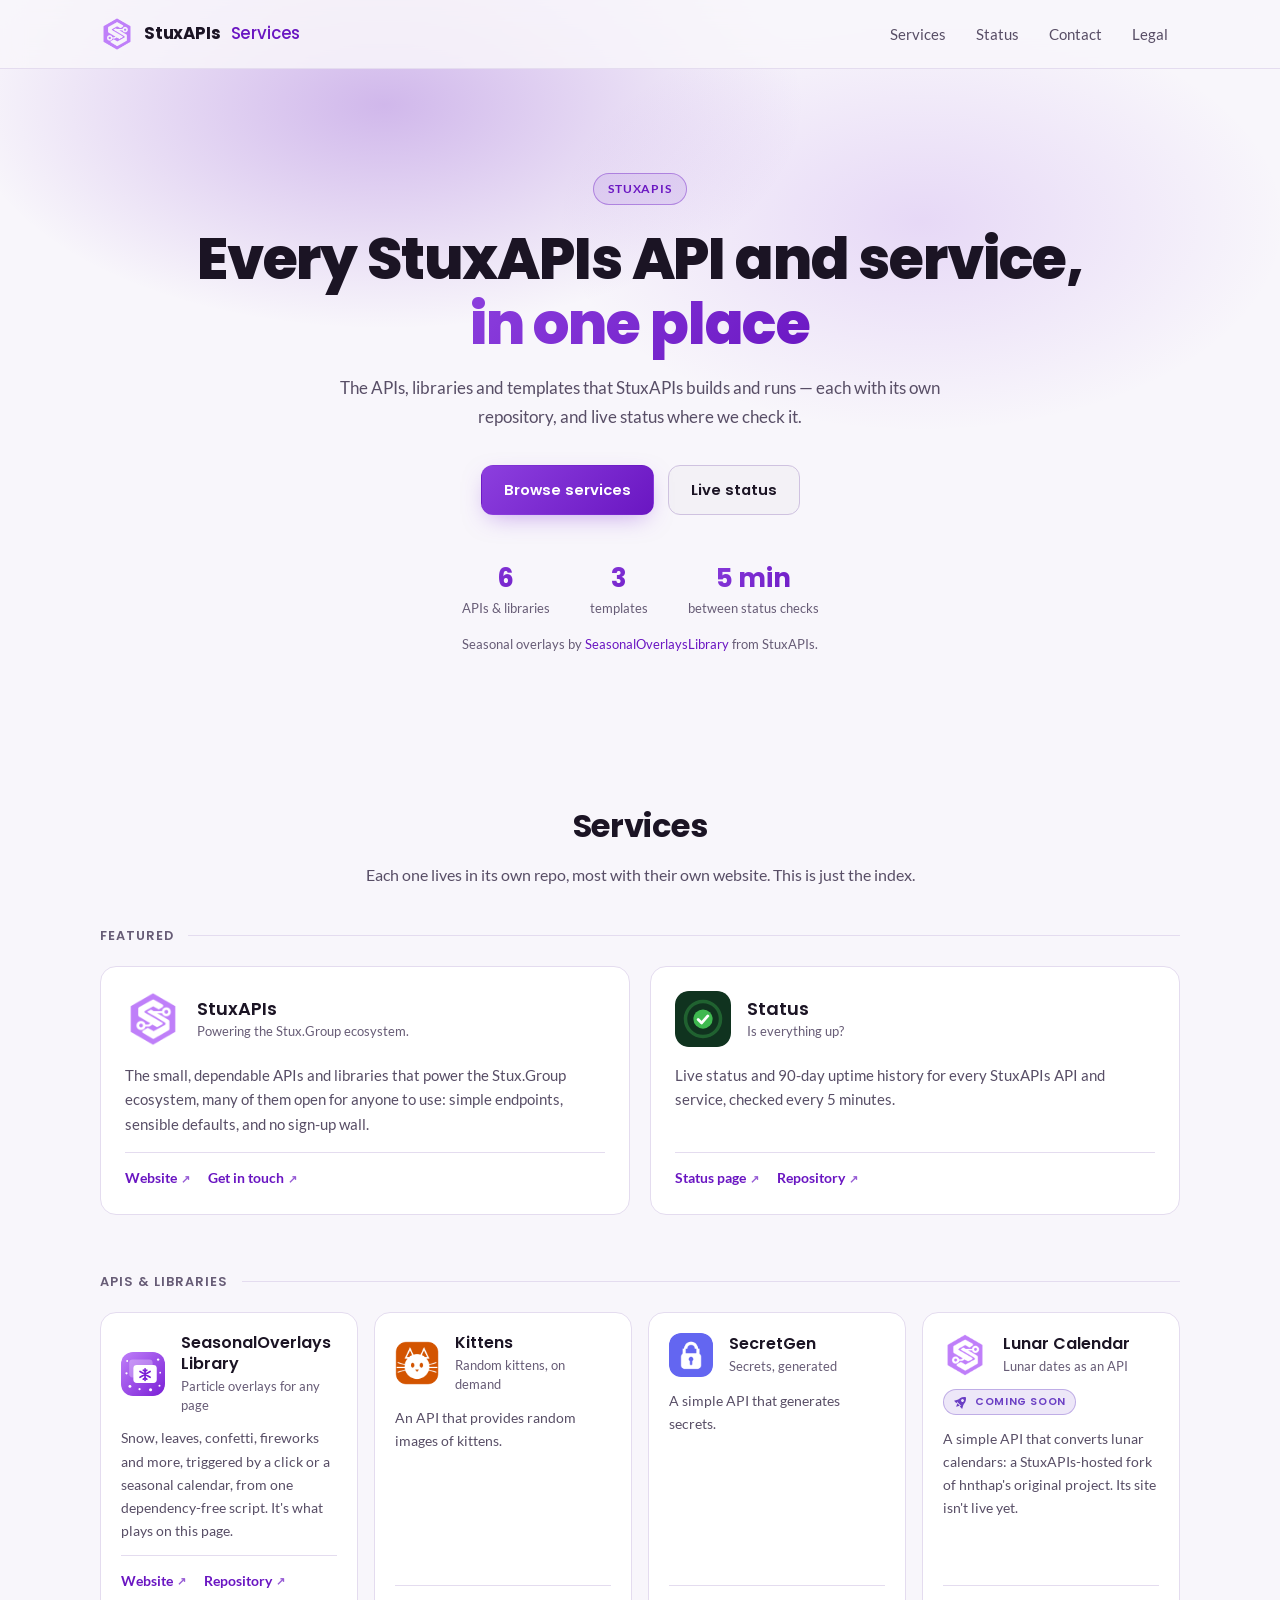
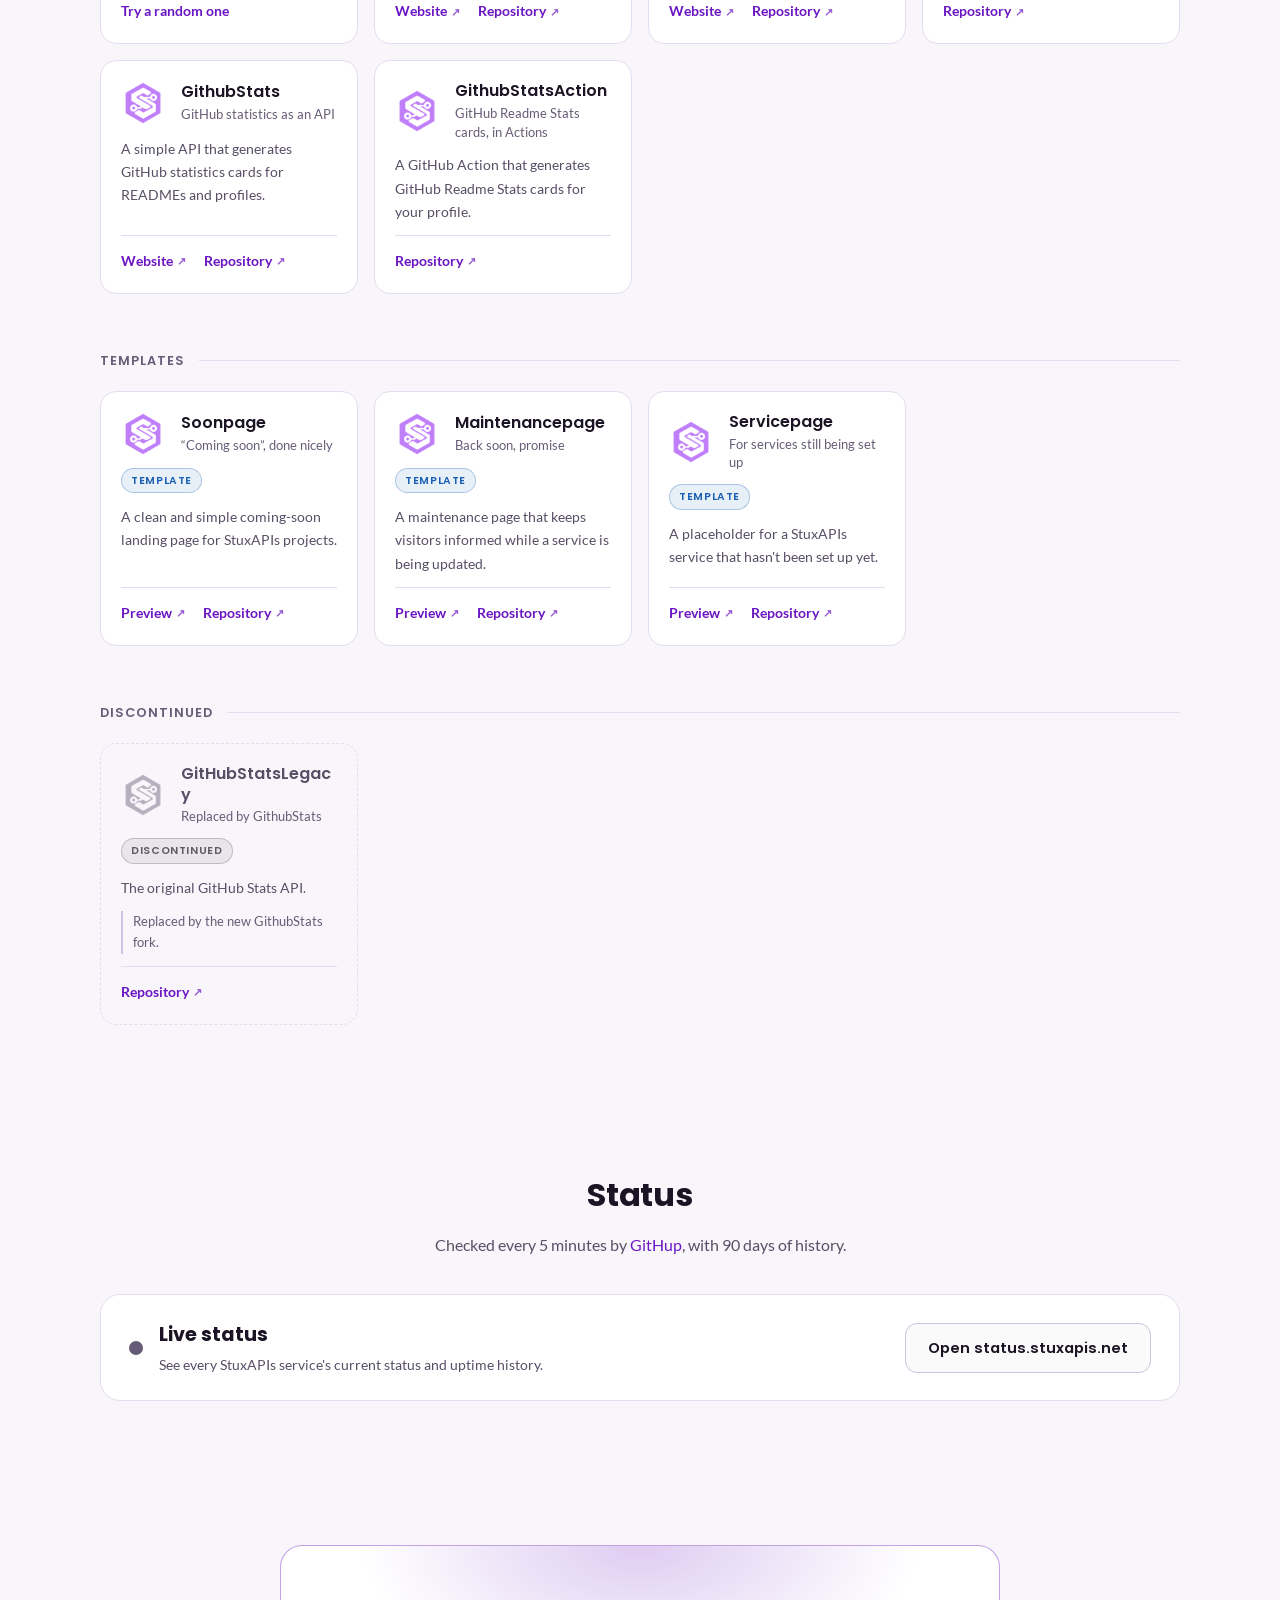
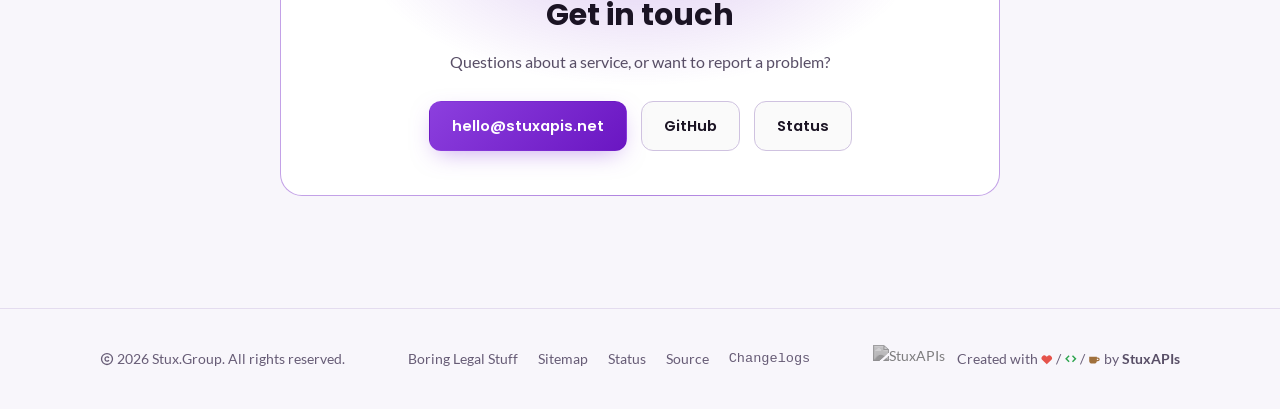
==== index.html @ 8d605ecd "Release v1.1.1 See CHANGELOG.md for details." ====
<!doctype html>
<html lang="en">
<head>
  <meta charset="utf-8">
  <meta name="viewport" content="width=device-width, initial-scale=1">
  <meta name="theme-color" content="#0e0d12">
  <title>StuxAPIs Services</title>
  <meta name="description" content="Every StuxAPIs API and service in one place, with live status from status.stuxapis.net.">
  <link rel="icon" type="image/png" href="https://global.media.stuxapis.net/icon-dark.png" media="(prefers-color-scheme: light)">
  <link rel="icon" type="image/png" href="https://global.media.stuxapis.net/icon-light.png" media="(prefers-color-scheme: dark)">
  <link rel="stylesheet" href="/assets/css/style.css">
  <link rel="stylesheet" href="/assets/css/site-banner.css">
  <script src="/assets/js/dev-mode.js"></script>
  <script src="https://seasonaloverlayslibrary.stuxapis.net/seasonal-overlays-library.js" defer></script>
</head>
<body>

  <header class="site-header">
    <div class="container">
      <a href="/" class="brand">
        <img src="/assets/img/icon.png" width="34" height="34" alt="">
        StuxAPIs <span class="brand-sub">Services</span>
      </a>
      <nav class="nav-links">
        <a href="/#services">Services</a>
        <a href="/#status">Status</a>
        <a href="/#contact">Contact</a>
        <a href="/legal/">Legal</a>
      </nav>
    </div>
  </header>

  <section class="hero">
    <div class="container">
      <span class="eyebrow">StuxAPIs</span>
      <h1>Every StuxAPIs API and service,<br><span class="grad">in one place</span></h1>
      <p>The APIs, libraries and templates that StuxAPIs builds and runs &mdash; each with its own repository, and live status where we check it.</p>
      <div class="actions">
        <a class="btn btn-primary" href="#services">Browse services</a>
        <a class="btn btn-ghost" href="https://status.stuxapis.net" target="_blank" rel="noopener">Live status</a>
        <button type="button" class="btn btn-ghost btn-season" id="season-btn" data-overlay-preset="auto" hidden>Today's overlay</button>
      </div>
      <div class="hero-stats">
        <div><strong class="grad">6</strong><span>APIs &amp; libraries</span></div>
        <div><strong class="grad">3</strong><span>templates</span></div>
        <div><strong class="grad">5 min</strong><span>between status checks</span></div>
      </div>
      <p class="season-note">Seasonal overlays by <a href="https://seasonaloverlayslibrary.stuxapis.net" target="_blank" rel="noopener">SeasonalOverlaysLibrary</a> from StuxAPIs.</p>
    </div>
  </section>

  <section class="section" id="services">
    <div class="container">
      <div class="section-head">
        <h2>Services</h2>
        <p>Each one lives in its own repo, most with their own website. This is just the index.</p>
      </div>

      <h3 class="subhead">Featured</h3>
      <div class="project-grid two-up">

        <article class="project-card">
          <div class="project-top">
            <img class="project-icon" src="/assets/img/icon.png" width="64" height="64" alt="StuxAPIs icon" loading="lazy">
            <div>
              <h3>StuxAPIs</h3>
              <div class="project-tagline">Powering the Stux.Group ecosystem.</div>
            </div>
          </div>
          <p class="desc">The small, dependable APIs and libraries that power the Stux.Group ecosystem, many of them open for anyone to use: simple endpoints, sensible defaults, and no sign-up wall.</p>
          <div class="project-links">
            <a href="https://stuxapis.net" target="_blank" rel="noopener">Website</a>
            <a href="mailto:hello@stuxapis.net">Get in touch</a>
          </div>
        </article>

        <article class="project-card" data-monitor="stuxapis:*">
          <div class="project-top">
            <img class="project-icon" src="/assets/img/services/status.svg" width="64" height="64" alt="Status icon" loading="lazy">
            <div>
              <h3>Status</h3>
              <div class="project-tagline">Is everything up?</div>
            </div>
          </div>
          <span class="badge-status live" hidden></span>
          <p class="desc">Live status and 90-day uptime history for every StuxAPIs API and service, checked every 5 minutes.</p>
          <div class="project-links">
            <a href="https://status.stuxapis.net" target="_blank" rel="noopener">Status page</a>
            <a href="https://github.com/StuxAPIs/Status" target="_blank" rel="noopener">Repository</a>
          </div>
        </article>

      </div>

      <h3 class="subhead">APIs &amp; libraries</h3>
      <div class="project-grid compact">

        <article class="project-card" data-monitor="stuxapis:seasonaloverlayslibrary">
          <div class="project-top">
            <img class="project-icon" src="/assets/img/services/seasonal-overlays.svg" width="44" height="44" alt="SeasonalOverlaysLibrary icon" loading="lazy">
            <div>
              <h3>Seasonal<wbr>Overlays<wbr>Library</h3>
              <div class="project-tagline">Particle overlays for any page</div>
            </div>
          </div>
          <span class="badge-status live" hidden></span>
          <p class="desc">Snow, leaves, confetti, fireworks and more, triggered by a click or a seasonal calendar, from one dependency-free script. It's what plays on this page.</p>
          <div class="project-links">
            <a href="https://seasonaloverlayslibrary.stuxapis.net" target="_blank" rel="noopener">Website</a>
            <a href="https://github.com/StuxAPIs/SeasonalOverlaysLibrary" target="_blank" rel="noopener">Repository</a>
            <button type="button" data-overlay-preset="random">Try a random one</button>
          </div>
        </article>

        <article class="project-card" data-monitor="stuxapis:kittens">
          <div class="project-top">
            <img class="project-icon" src="/assets/img/services/kittens.png" width="44" height="44" alt="Kittens icon" loading="lazy">
            <div>
              <h3>Kittens</h3>
              <div class="project-tagline">Random kittens, on demand</div>
            </div>
          </div>
          <span class="badge-status live" hidden></span>
          <p class="desc">An API that provides random images of kittens.</p>
          <div class="project-links">
            <a href="https://kittens.stuxapis.net" target="_blank" rel="noopener">Website</a>
            <a href="https://github.com/StuxAPIs/Kittens" target="_blank" rel="noopener">Repository</a>
          </div>
        </article>

        <article class="project-card" data-monitor="stuxapis:secretgen">
          <div class="project-top">
            <img class="project-icon" src="/assets/img/services/secretgen.png" width="44" height="44" alt="SecretGen icon" loading="lazy">
            <div>
              <h3>SecretGen</h3>
              <div class="project-tagline">Secrets, generated</div>
            </div>
          </div>
          <span class="badge-status live" hidden></span>
          <p class="desc">A simple API that generates secrets.</p>
          <div class="project-links">
            <a href="https://secretgen.stuxapis.net" target="_blank" rel="noopener">Website</a>
            <a href="https://github.com/StuxAPIs/SecretGen" target="_blank" rel="noopener">Repository</a>
          </div>
        </article>

        <article data-state="soon" class="project-card">
          <div class="project-top">
            <img class="project-icon" src="/assets/img/services/stuxapis.png" width="44" height="44" alt="Lunar Calendar icon" loading="lazy">
            <div>
              <h3>Lunar Calendar</h3>
              <div class="project-tagline">Lunar dates as an API</div>
            </div>
          </div>
          <span class="badge-status soon"><i class="badge-ico" aria-hidden="true"></i>Coming soon</span>
          <p class="desc">A simple API that converts lunar calendars: a StuxAPIs-hosted fork of hnthap's original project. Its site isn't live yet.</p>
          <div class="project-links">
            <a href="https://github.com/StuxAPIs/LunarCalendar" target="_blank" rel="noopener">Repository</a>
          </div>
        </article>

        <article class="project-card" data-monitor="stuxapis:githubstats">
          <div class="project-top">
            <img class="project-icon" src="/assets/img/services/stuxapis.png" width="44" height="44" alt="GithubStats icon" loading="lazy">
            <div>
              <h3>GithubStats</h3>
              <div class="project-tagline">GitHub statistics as an API</div>
            </div>
          </div>
          <span class="badge-status live" hidden></span>
          <p class="desc">A simple API that generates GitHub statistics cards for READMEs and profiles.</p>
          <div class="project-links">
            <a href="https://githubstats.stuxapis.net" target="_blank" rel="noopener">Website</a>
            <a href="https://github.com/StuxAPIs/GithubStats" target="_blank" rel="noopener">Repository</a>
          </div>
        </article>

        <article class="project-card">
          <div class="project-top">
            <img class="project-icon" src="/assets/img/services/stuxapis.png" width="44" height="44" alt="GithubStatsAction icon" loading="lazy">
            <div>
              <h3>GithubStatsAction</h3>
              <div class="project-tagline">GitHub Readme Stats cards, in Actions</div>
            </div>
          </div>
          <p class="desc">A GitHub Action that generates GitHub Readme Stats cards for your profile.</p>
          <div class="project-links">
            <a href="https://github.com/StuxAPIs/GithubStatsAction" target="_blank" rel="noopener">Repository</a>
          </div>
        </article>

      </div>

      <h3 class="subhead">Templates</h3>
      <div class="project-grid compact">

        <article data-state="template" class="project-card">
          <div class="project-top">
            <img class="project-icon" src="/assets/img/services/stuxapis.png" width="44" height="44" alt="Soonpage icon" loading="lazy">
            <div>
              <h3>Soonpage</h3>
              <div class="project-tagline">&ldquo;Coming soon&rdquo;, done nicely</div>
            </div>
          </div>
          <span class="badge-status template"><i class="badge-ico" aria-hidden="true"></i>Template</span>
          <p class="desc">A clean and simple coming-soon landing page for StuxAPIs projects.</p>
          <div class="project-links">
            <a href="https://soonpage.stuxapis.net" target="_blank" rel="noopener">Preview</a>
            <a href="https://github.com/StuxAPIs/soonpage" target="_blank" rel="noopener">Repository</a>
          </div>
        </article>

        <article data-state="template" class="project-card">
          <div class="project-top">
            <img class="project-icon" src="/assets/img/services/stuxapis.png" width="44" height="44" alt="Maintenancepage icon" loading="lazy">
            <div>
              <h3>Maintenancepage</h3>
              <div class="project-tagline">Back soon, promise</div>
            </div>
          </div>
          <span class="badge-status template"><i class="badge-ico" aria-hidden="true"></i>Template</span>
          <p class="desc">A maintenance page that keeps visitors informed while a service is being updated.</p>
          <div class="project-links">
            <a href="https://maintenancepage.stuxapis.net" target="_blank" rel="noopener">Preview</a>
            <a href="https://github.com/StuxAPIs/maintenancepage" target="_blank" rel="noopener">Repository</a>
          </div>
        </article>

        <article data-state="template" class="project-card">
          <div class="project-top">
            <img class="project-icon" src="/assets/img/services/stuxapis.png" width="44" height="44" alt="Servicepage icon" loading="lazy">
            <div>
              <h3>Servicepage</h3>
              <div class="project-tagline">For services still being set up</div>
            </div>
          </div>
          <span class="badge-status template"><i class="badge-ico" aria-hidden="true"></i>Template</span>
          <p class="desc">A placeholder for a StuxAPIs service that hasn't been set up yet.</p>
          <div class="project-links">
            <a href="https://servicepage.stuxapis.net" target="_blank" rel="noopener">Preview</a>
            <a href="https://github.com/StuxAPIs/servicepage" target="_blank" rel="noopener">Repository</a>
          </div>
        </article>

      </div>

      <h3 class="subhead">Discontinued</h3>
      <div class="project-grid compact">

        <article data-state="discontinued" class="project-card discontinued">
          <div class="project-top">
            <img class="project-icon" src="/assets/img/services/stuxapis.png" width="44" height="44" alt="GitHubStatsLegacy icon" loading="lazy">
            <div>
              <h3>GitHubStatsLegacy</h3>
              <div class="project-tagline">Replaced by GithubStats</div>
            </div>
          </div>
          <span class="badge-status discontinued"><i class="badge-ico" aria-hidden="true"></i>Discontinued</span>
          <p class="desc">The original GitHub Stats API.</p>
          <p class="discontinued-note">Replaced by the new GithubStats fork.</p>
          <div class="project-links">
            <a href="https://github.com/StuxAPIs/GitHubStatsLegacy" target="_blank" rel="noopener">Repository</a>
          </div>
        </article>

      </div>
    </div>
  </section>

  <section class="section" id="status">
    <div class="container">
      <div class="section-head">
        <h2>Status</h2>
        <p>Checked every 5 minutes by <a href="https://githup.stux.group" target="_blank" rel="noopener" style="color: var(--accent-bright);">GitHup</a>, with 90 days of history.</p>
      </div>
      <div class="status-band" id="status-band">
        <div class="sb-main">
          <span class="sb-dot" aria-hidden="true"></span>
          <div>
            <h2>Live status</h2>
            <p>See every StuxAPIs service's current status and uptime history.</p>
          </div>
        </div>
        <a class="btn btn-ghost" href="https://status.stuxapis.net" target="_blank" rel="noopener">Open status.stuxapis.net</a>
      </div>
    </div>
  </section>

  <section class="section" id="contact">
    <div class="container">
      <div class="contact-card">
        <h2>Get in touch</h2>
        <p>Questions about a service, or want to report a problem?</p>
        <div class="contact-links">
          <a class="btn btn-primary" href="mailto:hello@stuxapis.net">hello@stuxapis.net</a>
          <a class="btn btn-ghost" href="https://github.com/StuxAPIs" target="_blank" rel="noopener">GitHub</a>
          <a class="btn btn-ghost" href="https://status.stuxapis.net" target="_blank" rel="noopener">Status</a>
        </div>
      </div>
    </div>
  </section>

  <footer class="site-footer">
    <div class="container">
      <div><span class="copy-i" title="Copyright"><svg viewBox="0 0 16 16" aria-hidden="true" focusable="false"><path d="M8 1a7 7 0 1 1 0 14A7 7 0 0 1 8 1zm0 1.5a5.5 5.5 0 1 0 0 11 5.5 5.5 0 0 0 0-11zm.1 2.3c1.2 0 2.2.6 2.7 1.6l-1.3.7c-.3-.6-.8-.9-1.4-.9-1 0-1.6.8-1.6 1.8s.6 1.8 1.6 1.8c.6 0 1.1-.3 1.4-.9l1.3.7c-.5 1-1.5 1.6-2.7 1.6-1.8 0-3.1-1.4-3.1-3.2s1.3-3.2 3.1-3.2z"/></svg></span><span class="sr-only">&copy;</span> <span data-year data-year-start="2026"></span> Stux.Group. All rights reserved.</div>
      <div class="footer-links">
        <a href="/legal/">Boring Legal Stuff</a>
        <a href="/sitemap/">Sitemap</a>
        <a href="https://status.stuxapis.net" target="_blank" rel="noopener">Status</a>
        <a href="https://github.com/StuxAPIs/Services" target="_blank" rel="noopener">Source</a>
        <a href="/changelogs/" data-site-version title="Changelogs">Changelogs</a>
      </div>
      <div class="footer-brand">
        <div class="footer-brand-row">
          <a href="/" aria-label="StuxAPIs"><img class="footer-brand-logo" src="https://global.media.stuxapis.net/logo.png" alt="StuxAPIs" height="28"></a>
        </div>
        <p class="footer-created">Created with <span class="fc-i fc-love" title="Love"><svg viewBox="0 0 16 16" aria-hidden="true" focusable="false"><path d="M8 14.3 1.9 8.4A3.7 3.7 0 0 1 7.2 3.1L8 3.9l.8-.8a3.7 3.7 0 0 1 5.3 5.3z"/></svg></span> / <span class="fc-i fc-code" title="Code"><svg viewBox="0 0 16 16" aria-hidden="true" focusable="false"><path d="M5.4 3.9 1.3 8l4.1 4.1 1.2-1.2L3.7 8l2.9-2.9zm5.2 0L9.4 5.1 12.3 8l-2.9 2.9 1.2 1.2L14.7 8z"/></svg></span> / <span class="fc-i fc-coffee" title="Coffee"><svg viewBox="0 0 16 16" aria-hidden="true" focusable="false"><path d="M1.5 4.5h9.5v5A3.5 3.5 0 0 1 7.5 13h-2.5A3.5 3.5 0 0 1 1.5 9.5zM11 5.5h1.2a2.3 2.3 0 0 1 0 4.6H11V8.6h1.2a.8.8 0 0 0 0-1.6H11z"/></svg></span><span class="sr-only"> love, code and coffee</span> by <a href="https://github.com/StuxAPIs" target="_blank" rel="noopener">StuxAPIs</a></p>
      </div>
    </div>
  </footer>

  <script src="/assets/js/main.js" defer></script>
</body>
</html>
---- assets/css/style.css ----
/* StuxAPIs Services — shared stylesheet
   Layout follows StuxieDev Projects; palette is StuxAPIs purple #7a1fd6 with a
   #BF7FF9 highlight (deepened to #6a16c2 / #8c3fde on light), dark by default and light via the
   system preference or <html data-theme="light">. Poppins for headings, Lato for body copy. */

/* Self-hosted (SIL Open Font License), latin subset only, so the site makes
   no third-party requests. See assets/fonts/. */
@font-face {
  font-family: "Lato";
  font-style: normal;
  font-weight: 400;
  font-display: swap;
  src: url("/assets/fonts/lato-400-latin.woff2") format("woff2");
  unicode-range: U+0000-00FF, U+0131, U+0152-0153, U+02BB-02BC, U+02C6, U+02DA, U+02DC, U+0304, U+0308, U+0329, U+2000-206F, U+20AC, U+2122, U+2191, U+2193, U+2212, U+2215, U+FEFF, U+FFFD;
}
@font-face {
  font-family: "Lato";
  font-style: normal;
  font-weight: 700;
  font-display: swap;
  src: url("/assets/fonts/lato-700-latin.woff2") format("woff2");
  unicode-range: U+0000-00FF, U+0131, U+0152-0153, U+02BB-02BC, U+02C6, U+02DA, U+02DC, U+0304, U+0308, U+0329, U+2000-206F, U+20AC, U+2122, U+2191, U+2193, U+2212, U+2215, U+FEFF, U+FFFD;
}
@font-face {
  font-family: "Poppins";
  font-style: normal;
  font-weight: 500;
  font-display: swap;
  src: url("/assets/fonts/poppins-500-latin.woff2") format("woff2");
  unicode-range: U+0000-00FF, U+0131, U+0152-0153, U+02BB-02BC, U+02C6, U+02DA, U+02DC, U+0304, U+0308, U+0329, U+2000-206F, U+20AC, U+2122, U+2191, U+2193, U+2212, U+2215, U+FEFF, U+FFFD;
}
@font-face {
  font-family: "Poppins";
  font-style: normal;
  font-weight: 600;
  font-display: swap;
  src: url("/assets/fonts/poppins-600-latin.woff2") format("woff2");
  unicode-range: U+0000-00FF, U+0131, U+0152-0153, U+02BB-02BC, U+02C6, U+02DA, U+02DC, U+0304, U+0308, U+0329, U+2000-206F, U+20AC, U+2122, U+2191, U+2193, U+2212, U+2215, U+FEFF, U+FFFD;
}
@font-face {
  font-family: "Poppins";
  font-style: normal;
  font-weight: 700;
  font-display: swap;
  src: url("/assets/fonts/poppins-700-latin.woff2") format("woff2");
  unicode-range: U+0000-00FF, U+0131, U+0152-0153, U+02BB-02BC, U+02C6, U+02DA, U+02DC, U+0304, U+0308, U+0329, U+2000-206F, U+20AC, U+2122, U+2191, U+2193, U+2212, U+2215, U+FEFF, U+FFFD;
}
@font-face {
  font-family: "Poppins";
  font-style: normal;
  font-weight: 800;
  font-display: swap;
  src: url("/assets/fonts/poppins-800-latin.woff2") format("woff2");
  unicode-range: U+0000-00FF, U+0131, U+0152-0153, U+02BB-02BC, U+02C6, U+02DA, U+02DC, U+0304, U+0308, U+0329, U+2000-206F, U+20AC, U+2122, U+2191, U+2193, U+2212, U+2215, U+FEFF, U+FFFD;
}

:root {
  color-scheme: dark;
  --bg: #0e0d12;
  --bg-raised: #151319;
  --bg-card: #18151e;
  --bg-card-hover: #201b29;
  --border: #2b2535;
  --border-strong: #3d3450;
  --text: #f2eef7;
  --text-muted: #b4adc0;
  --text-faint: #82798f;
  --accent: #7a1fd6;
  --accent-rgb: 122, 31, 214;
  --accent-bright: #c999fa;
  --accent-pink: #BF7FF9;
  --accent-pink-rgb: 191, 127, 249;
  --accent-soft: rgba(122, 31, 214, 0.14);
  --accent-grad: linear-gradient(135deg, #BF7FF9 0%, #7a1fd6 100%);
  --link-hover: #ffb3ae;
  --header-bg: rgba(14, 13, 13, 0.8);
  --ghost-bg: rgba(255, 255, 255, 0.02);
  --ok: #34d399; --ok-rgb: 52, 211, 153;
  --warn: #f0b429; --warn-rgb: 240, 180, 41;
  --bad: #ff6b61; --bad-rgb: 255, 107, 97;
  --soon: #b98cff; --soon-rgb: 185, 140, 255;
  --maint: #f0883e; --maint-rgb: 240, 136, 62;
  --tmpl: #7cb7ff; --tmpl-rgb: 96, 165, 250;
  --arch: #a8a2ad; --arch-rgb: 156, 160, 172;
  --logo-base: grayscale(1) brightness(1);
  --logo-hover: grayscale(0) brightness(1);
  --radius: 16px;
  --container: 1120px;
  --font-sans: "Lato", -apple-system, BlinkMacSystemFont, "Segoe UI", Roboto, Helvetica, Arial, sans-serif;
  --font-display: "Poppins", var(--font-sans);
  --font-mono: "SFMono-Regular", Consolas, "Liberation Mono", Menlo, monospace;
}

@media (prefers-color-scheme: light) {
  :root:not([data-theme="dark"]) {
    color-scheme: light;
    --bg: #f8f6fb;
    --bg-raised: #efeaf5;
    --bg-card: #ffffff;
    --bg-card-hover: #f7f2fd;
    --border: #e4dcef;
    --border-strong: #cfc2e0;
    --text: #1b1424;
    --text-muted: #584e66;
    --text-faint: #675c76;
    --accent: #6a16c2;
    --accent-rgb: 106, 22, 194;
    --accent-bright: #6a16c2;
    --accent-pink: #8c3fde;
    --accent-pink-rgb: 140, 63, 222;
    --accent-soft: rgba(106, 22, 194, 0.09);
    --accent-grad: linear-gradient(135deg, #8c3fde 0%, #6a16c2 100%);
    --link-hover: #4e0c99;
    --header-bg: rgba(248, 246, 251, 0.84);
    --ghost-bg: rgba(0, 0, 0, 0.02);
    --ok: #0f7a55; --ok-rgb: 15, 122, 85;
    --warn: #8a5e00; --warn-rgb: 138, 94, 0;
    --bad: #c62828; --bad-rgb: 198, 40, 40;
    --soon: #6b3fc4; --soon-rgb: 107, 63, 196;
    --maint: #a84a0c; --maint-rgb: 168, 74, 12;
    --tmpl: #1a5fb4; --tmpl-rgb: 26, 95, 180;
    --arch: #5f5a66; --arch-rgb: 95, 90, 102;
    --logo-base: grayscale(1) brightness(0.75);
    --logo-hover: grayscale(0) brightness(1);
  }
}
:root[data-theme="light"] {
  color-scheme: light;
  --bg: #f8f6fb;
  --bg-raised: #efeaf5;
  --bg-card: #ffffff;
  --bg-card-hover: #f7f2fd;
  --border: #e4dcef;
  --border-strong: #cfc2e0;
  --text: #1b1424;
  --text-muted: #584e66;
  --text-faint: #675c76;
  --accent: #6a16c2;
  --accent-rgb: 106, 22, 194;
  --accent-bright: #6a16c2;
  --accent-pink: #8c3fde;
  --accent-pink-rgb: 140, 63, 222;
  --accent-soft: rgba(106, 22, 194, 0.09);
  --accent-grad: linear-gradient(135deg, #8c3fde 0%, #6a16c2 100%);
  --link-hover: #4e0c99;
  --header-bg: rgba(248, 246, 251, 0.84);
  --ghost-bg: rgba(0, 0, 0, 0.02);
  --ok: #0f7a55; --ok-rgb: 15, 122, 85;
  --warn: #8a5e00; --warn-rgb: 138, 94, 0;
  --bad: #c62828; --bad-rgb: 198, 40, 40;
  --soon: #6b3fc4; --soon-rgb: 107, 63, 196;
  --maint: #a84a0c; --maint-rgb: 168, 74, 12;
  --tmpl: #1a5fb4; --tmpl-rgb: 26, 95, 180;
  --arch: #5f5a66; --arch-rgb: 95, 90, 102;
  --logo-base: grayscale(1) brightness(0.75);
  --logo-hover: grayscale(0) brightness(1);
}

* { box-sizing: border-box; }

html { scroll-behavior: smooth; scroll-padding-top: calc(80px + var(--banner-h, 0px)); }

body {
  margin: 0;
  background: var(--bg);
  color: var(--text);
  font-family: var(--font-sans);
  line-height: 1.65;
  -webkit-font-smoothing: antialiased;
  overflow-x: hidden;
}

h1, h2, h3, .brand, .btn { font-family: var(--font-display); }

img { max-width: 100%; display: block; }

a { color: inherit; text-decoration: none; }

::selection { background: var(--accent); color: #fff; }

:focus-visible { outline: 2px solid var(--accent-bright); outline-offset: 3px; border-radius: 6px; }

.container {
  max-width: var(--container);
  margin: 0 auto;
  padding: 0 20px;
}

/* The shared site banner (site-banner.css; dev mode, see main.js) in this site's colours. The banner follows
   the page theme (system preference). */
.site-banners {
  --banner-page-bg: var(--bg);
  --banner-text: var(--text);
  --banner-site: var(--accent-bright);
  --banner-site-light: var(--accent-bright);
}

/* Header */
.site-header {
  position: sticky;
  top: var(--banner-h, 0px);
  z-index: 20;
  background: var(--header-bg);
  backdrop-filter: blur(12px);
  -webkit-backdrop-filter: blur(12px);
  border-bottom: 1px solid var(--border);
}
.site-header .container {
  display: flex;
  align-items: center;
  justify-content: space-between;
  height: 68px;
}
.brand {
  display: flex;
  align-items: center;
  gap: 10px;
  font-weight: 700;
  font-size: 1.05rem;
  letter-spacing: -0.01em;
}
.brand img { width: 34px; height: 34px; border-radius: 10px; }
.brand .brand-sub { color: var(--accent-bright); font-weight: 500; }

.nav-links {
  display: flex;
  gap: 6px;
  font-size: 0.92rem;
  color: var(--text-muted);
}
.nav-links a {
  padding: 6px 12px;
  border-radius: 8px;
  transition: color 0.15s, background 0.15s;
}
.nav-links a:hover { color: var(--text); background: var(--accent-soft); }

/* Breadcrumb */
.breadcrumb {
  display: flex;
  align-items: center;
  gap: 8px;
  font-size: 0.85rem;
  color: var(--text-faint);
  margin-bottom: 14px;
}
.breadcrumb a:hover { color: var(--accent-bright); }
.bc-sep { opacity: 0.5; }
.bc-cur { color: var(--text-muted); }

/* Hero */
.hero {
  position: relative;
  padding: 104px 0 72px;
  text-align: center;
  isolation: isolate;
}
.hero::before {
  content: "";
  position: absolute;
  inset: -120px 0 0;
  z-index: -1;
  background:
    radial-gradient(600px 320px at 30% 20%, rgba(var(--accent-rgb), 0.28), transparent 70%),
    radial-gradient(520px 300px at 72% 35%, rgba(var(--accent-pink-rgb), 0.16), transparent 70%);
  pointer-events: none;
}
.hero .eyebrow {
  display: inline-block;
  font-size: 0.76rem;
  font-weight: 700;
  letter-spacing: 0.08em;
  text-transform: uppercase;
  color: var(--accent-bright);
  background: var(--accent-soft);
  border: 1px solid rgba(var(--accent-rgb), 0.4);
  padding: 5px 14px;
  border-radius: 999px;
  margin-bottom: 22px;
}
.hero h1 {
  font-size: clamp(2.1rem, 5.5vw, 3.6rem);
  font-weight: 800;
  line-height: 1.12;
  letter-spacing: -0.02em;
  margin: 0 0 18px;
}
.grad {
  background: var(--accent-grad);
  -webkit-background-clip: text;
  background-clip: text;
  color: transparent;
}
.hero p {
  color: var(--text-muted);
  max-width: 620px;
  margin: 0 auto;
  font-size: 1.08rem;
}
.hero .actions {
  margin-top: 34px;
  display: flex;
  gap: 14px;
  justify-content: center;
  flex-wrap: wrap;
}
.hero-stats {
  display: flex;
  justify-content: center;
  gap: 40px;
  margin-top: 48px;
  flex-wrap: wrap;
}
.hero-stats div { text-align: center; }
.hero-stats strong {
  display: block;
  font-family: var(--font-display);
  font-size: 1.6rem;
  font-weight: 700;
  line-height: 1.2;
}
.hero-stats span { font-size: 0.82rem; color: var(--text-faint); }

.btn {
  display: inline-flex;
  align-items: center;
  gap: 8px;
  padding: 12px 22px;
  border-radius: 12px;
  font-size: 0.92rem;
  font-weight: 600;
  border: 1px solid var(--border-strong);
  transition: transform 0.15s, background 0.15s, border-color 0.15s, box-shadow 0.15s;
}
.btn:hover { transform: translateY(-1px); }
.btn-primary {
  background: var(--accent-grad);
  color: #fff;
  border-color: transparent;
  box-shadow: 0 8px 24px -8px rgba(var(--accent-pink-rgb), 0.5);
}
.btn-primary:hover { box-shadow: 0 10px 28px -6px rgba(var(--accent-pink-rgb), 0.6); }
.btn-ghost { color: var(--text); background: var(--ghost-bg); }
.btn-ghost:hover { background: var(--accent-soft); border-color: var(--accent); }

/* Sections */
.section { padding: 72px 0; }
.section-head { margin-bottom: 36px; text-align: center; }
.section-head h2 { font-size: clamp(1.6rem, 3.5vw, 2rem); font-weight: 700; margin: 0 0 10px; letter-spacing: -0.01em; }
.section-head p { color: var(--text-muted); margin: 0; }
.subhead {
  display: flex;
  align-items: center;
  gap: 14px;
  font-family: var(--font-display);
  font-size: 0.8rem;
  font-weight: 600;
  letter-spacing: 0.08em;
  text-transform: uppercase;
  color: var(--text-faint);
  margin: 56px 0 20px;
}
.subhead::after { content: ""; flex: 1; height: 1px; background: var(--border); }
.subhead:first-of-type { margin-top: 0; }

/* Project cards */
.project-grid {
  display: grid;
  grid-template-columns: repeat(auto-fill, minmax(300px, 1fr));
  gap: 20px;
}
.project-card {
  position: relative;
  background: var(--bg-card);
  border: 1px solid var(--border);
  border-radius: var(--radius);
  padding: 24px;
  display: flex;
  flex-direction: column;
  gap: 16px;
  transition: border-color 0.2s, transform 0.2s, background 0.2s, box-shadow 0.2s;
}
.project-card:hover {
  border-color: rgba(var(--accent-rgb), 0.7);
  background: var(--bg-card-hover);
  transform: translateY(-3px);
  box-shadow: 0 16px 40px -20px rgba(var(--accent-rgb), 0.55);
}
.project-card .project-top {
  display: flex;
  align-items: center;
  gap: 16px;
}

/* Icons: every icon renders into a fixed square box and is scaled with
   object-fit, so non-square or oddly padded source images are never
   stretched or squashed. */
.project-icon {
  width: 56px;
  height: 56px;
  flex: 0 0 56px;
  aspect-ratio: 1 / 1;
  object-fit: contain;
  border-radius: 14px;
}
/* For icons drawn on a transparent background (no tile of their own). */
.project-card h3 { margin: 0; font-size: 1.12rem; font-weight: 600; line-height: 1.3; }
.project-card .project-tagline { color: var(--text-faint); font-size: 0.84rem; margin-top: 2px; line-height: 1.4; }
.project-card p.desc { color: var(--text-muted); font-size: 0.93rem; margin: 0; flex-grow: 1; }
.project-card .stack {
  display: flex;
  flex-wrap: wrap;
  align-items: center;
  gap: 6px;
}
.pill {
  font-size: 0.72rem;
  padding: 3px 10px;
  border-radius: 999px;
  background: var(--bg-raised);
  border: 1px solid var(--border);
  color: var(--text-muted);
}
.project-card .project-links {
  display: flex;
  gap: 18px;
  font-size: 0.86rem;
  padding-top: 14px;
  border-top: 1px solid var(--border);
}
.project-card .project-links a {
  color: var(--accent-bright);
  font-weight: 700;
  display: inline-flex;
  align-items: center;
  gap: 4px;
}
.project-card .project-links a::after { content: "\2197"; font-size: 0.8em; opacity: 0.7; transition: transform 0.15s; }
.project-card .project-links a:hover { color: var(--link-hover); }
.project-card .project-links a:hover::after { transform: translate(2px, -2px); }

/* Two cards per row (Featured, More projects) */
.project-grid.two-up { grid-template-columns: repeat(2, minmax(0, 1fr)); }

/* Featured cards: bigger icon and a soft accent border */
.project-card.featured {
  padding: 28px;
  border-color: rgba(var(--accent-rgb), 0.45);
  background:
    radial-gradient(420px 180px at 0% 0%, rgba(var(--accent-rgb), 0.14), transparent 70%),
    var(--bg-card);
}
.project-card.featured .project-icon { width: 64px; height: 64px; flex-basis: 64px; border-radius: 16px; }
.project-card.featured h3 { font-size: 1.25rem; }

/* Compact cards for smaller scripts/tools */
.project-grid.compact { grid-template-columns: repeat(auto-fill, minmax(240px, 1fr)); gap: 16px; }
.project-grid.compact .project-card { padding: 20px; gap: 12px; }
.project-grid.compact .project-icon { width: 44px; height: 44px; flex-basis: 44px; border-radius: 12px; }
.project-grid.compact h3 { font-size: 1rem; }
.project-grid.compact p.desc { font-size: 0.88rem; }

.badge-status {
  font-family: var(--font-display);
  font-size: 0.66rem;
  text-transform: uppercase;
  letter-spacing: 0.06em;
  padding: 3px 9px;
  border-radius: 999px;
  font-weight: 600;
  margin-left: auto;
}
.badge-status.live { background: rgba(var(--ok-rgb), 0.1); color: var(--ok); border: 1px solid rgba(var(--ok-rgb), 0.3); }
.badge-status.building { background: rgba(var(--warn-rgb), 0.1); color: var(--warn); border: 1px solid rgba(var(--warn-rgb), 0.3); }
.badge-status.archived, .badge-status.discontinued { background: rgba(var(--arch-rgb), 0.1); color: var(--arch); border: 1px solid rgba(var(--arch-rgb), 0.3); }

/* About / skills */
.skills-grid {
  display: flex;
  flex-wrap: wrap;
  justify-content: center;
  gap: 10px;
  max-width: 820px;
  margin: 0 auto;
}
.skill-chip {
  background: var(--bg-card);
  border: 1px solid var(--border);
  border-radius: 999px;
  padding: 9px 18px;
  font-size: 0.9rem;
  color: var(--text-muted);
  transition: border-color 0.15s, color 0.15s;
}
.skill-chip:hover { border-color: var(--accent); color: var(--text); }

/* Contact */
.contact-card {
  max-width: 720px;
  margin: 0 auto;
  text-align: center;
  padding: 44px 28px;
  border-radius: 22px;
  border: 1px solid rgba(var(--accent-rgb), 0.4);
  background:
    radial-gradient(400px 200px at 50% 0%, rgba(var(--accent-rgb), 0.22), transparent 70%),
    var(--bg-card);
}
.contact-card h2 { font-size: clamp(1.5rem, 3.5vw, 1.9rem); margin: 0 0 8px; }
.contact-card p { color: var(--text-muted); margin: 0 0 26px; }
.contact-links {
  display: flex;
  gap: 14px;
  justify-content: center;
  flex-wrap: wrap;
}

/* Footer */
.site-footer {
  border-top: 1px solid var(--border);
  padding: 36px 0;
  margin-top: 40px;
}
.site-footer .container {
  display: flex;
  flex-wrap: wrap;
  gap: 16px;
  align-items: center;
  justify-content: space-between;
  font-size: 0.85rem;
  color: var(--text-faint);
}
.footer-links {
  display: flex;
  gap: 20px;
  flex-wrap: wrap;
}
.footer-links a:hover { color: var(--accent-bright); }

/* Brand block "StuxAPIs logo" and "Created with", muted until hovered.
   The logo keeps the same filter functions in every state, so the hover animates smoothly
   (switching the filter off drops the image's layer and snaps). */
.footer-brand { display: flex; flex-wrap: wrap; align-items: center; gap: 8px 12px; }
.footer-brand-row { display: flex; flex-wrap: wrap; align-items: center; gap: 8px 12px; }
.footer-brand-logo { display: block; height: 28px; width: auto; filter: var(--logo-base); opacity: .7;
  transition: filter .2s ease, opacity .2s ease; will-change: filter, opacity; backface-visibility: hidden; transform: translateZ(0); }
.footer-brand a:hover .footer-brand-logo, .footer-brand a:focus-visible .footer-brand-logo { filter: var(--logo-hover); opacity: 1; }
.footer-brand-sep { color: var(--border); }
.footer-brand-text { color: var(--text-muted); font-weight: 600; transition: color .2s; }
.footer-brand-text:hover, .footer-brand-text:focus-visible { color: var(--text); }
.footer-created { margin: 0; }
.footer-created a { color: var(--text-muted); font-weight: 600; transition: color .2s; }
.footer-created a:hover, .footer-created a:focus-visible { color: var(--text); }
.fc-i, .copy-i { display: inline-flex; vertical-align: -2px; }
.copy-i svg { width: 14px; height: 14px; fill: currentColor; }
/* Created-with icons share a 1em box; heart/coffee are scaled optically so the solid heart is not bigger than the code icon */
.fc-i { vertical-align: -0.125em; }
.fc-i svg { width: 1em; height: 1em; fill: currentColor; }
.fc-love { font-size: 0.85em; }
.fc-code { font-size: 1em; }
.fc-coffee { font-size: 0.95em; }
.fc-love { color: #e5534b; } .fc-code { color: #2da44e; } .fc-coffee { color: #a0703c; }
.sr-only { position: absolute; width: 1px; height: 1px; padding: 0; margin: -1px; overflow: hidden; clip: rect(0,0,0,0); white-space: nowrap; border: 0; }
@media (prefers-reduced-motion: reduce) { .footer-brand-logo, .footer-brand-text, .footer-created a { transition: none; } }

/* Legal pages */
.page-hero { padding: 56px 0 32px; }
.page-title { font-size: 2rem; margin: 8px 0 10px; }
.page-desc { color: var(--text-muted); max-width: 640px; }

.legal-grid {
  display: grid;
  grid-template-columns: repeat(auto-fit, minmax(260px, 1fr));
  gap: 18px;
}
.legal-card {
  background: var(--bg-card);
  border: 1px solid var(--border);
  border-radius: var(--radius);
  padding: 20px;
  display: flex;
  justify-content: space-between;
  align-items: center;
  gap: 12px;
  transition: border-color 0.15s, background 0.15s;
}
.legal-card:hover { border-color: var(--accent); background: var(--bg-card-hover); }
.legal-card-name { font-family: var(--font-display); font-weight: 600; margin-bottom: 4px; }
.legal-card-desc { color: var(--text-muted); font-size: 0.85rem; }

.prose-page { max-width: 720px; margin: 0 auto; }
.prose-meta { color: var(--text-faint); font-size: 0.82rem; margin-bottom: 28px; }
.prose-body h2 { font-size: 1.25rem; margin: 36px 0 12px; }
.prose-body h2:first-child { margin-top: 0; }
.prose-body p { color: var(--text-muted); }
.prose-body a { color: var(--accent-bright); }
.prose-body a:hover { text-decoration: underline; }

.info-card {
  background: var(--bg-card);
  border: 1px solid var(--border);
  border-radius: var(--radius);
  padding: 4px 20px;
  margin: 24px 0;
}
.info-card-row {
  padding: 14px 0;
  border-bottom: 1px solid var(--border);
}
.info-card-row.last, .info-card-row:last-child { border-bottom: none; }
.info-card-label { display: block; font-weight: 700; font-size: 0.88rem; margin-bottom: 4px; }
.info-card-value { display: block; color: var(--text-muted); font-size: 0.88rem; }

@media (max-width: 640px) {
  .site-header .container { height: auto; padding: 12px 16px; flex-direction: column; gap: 8px; }
  .nav-links { gap: 2px; flex-wrap: wrap; justify-content: center; }
  .container { padding: 0 16px; }
  .hero { padding: 56px 0 44px; }
  .hero-stats { gap: 28px; }
  .section { padding: 48px 0; }
  .project-grid, .project-grid.compact, .project-grid.two-up { grid-template-columns: 1fr; }
}

@media (prefers-reduced-motion: reduce) {
  html { scroll-behavior: auto; }
  *, *::before, *::after { transition: none !important; }
}

/* Discontinued projects: dimmed, with a short note on why */
.project-card.discontinued { background: transparent; border-style: dashed; }
.project-card.discontinued .project-icon { filter: grayscale(0.85); opacity: 0.7; }
.project-card.discontinued h3 { color: var(--text-muted); }
.project-card.discontinued:hover { background: var(--bg-card); }
.project-card.discontinued:hover .project-icon { filter: none; opacity: 1; }
.discontinued-note {
  margin: 0;
  font-size: 0.82rem;
  color: var(--text-faint);
  padding-left: 10px;
  border-left: 2px solid var(--border-strong);
}

/* ── StuxAPIs Services additions ─────────────────────────────────────── */

/* Which company a service belongs to */
.project-card .owner { font-size: 0.72rem; font-weight: 700; letter-spacing: 0.06em; text-transform: uppercase; color: var(--accent-bright); }

/* One status badge per card, above the description. Precedence (first wins):
   discontinued, template, maintenance, soon, then the live status from main.js. */
.project-card > .badge-status { align-self: flex-start; margin-left: 0; }
.badge-status { display: inline-flex; align-items: center; gap: 6px; }
.badge-status[hidden] { display: none; }
.badge-status.soon { background: rgba(var(--soon-rgb), 0.12); color: var(--soon); border: 1px solid rgba(var(--soon-rgb), 0.35); }
.badge-status.maintenance { background: rgba(var(--maint-rgb), 0.12); color: var(--maint); border: 1px solid rgba(var(--maint-rgb), 0.35); }
.badge-status.template { background: rgba(var(--tmpl-rgb), 0.1); color: var(--tmpl); border: 1px solid rgba(var(--tmpl-rgb), 0.3); }
.badge-status.up { background: rgba(var(--ok-rgb), 0.1); color: var(--ok); border: 1px solid rgba(var(--ok-rgb), 0.3); }
.badge-status.degraded { background: rgba(var(--warn-rgb), 0.1); color: var(--warn); border: 1px solid rgba(var(--warn-rgb), 0.3); }
.badge-status.down { background: rgba(var(--bad-rgb), 0.1); color: var(--bad); border: 1px solid rgba(var(--bad-rgb), 0.35); }
/* Glyphs are the site banner's wrench and rocket (one each), as masks so they take the badge colour.
   Exactly one icon per badge: a glyph for soon/maintenance, the ::before dot for live states, none otherwise. */
.badge-ico { display: none; width: 16px; height: 16px; flex: none; background: currentColor; -webkit-mask: var(--glyph) center / contain no-repeat; mask: var(--glyph) center / contain no-repeat; }
.badge-status.soon .badge-ico, .badge-status.maintenance .badge-ico { display: inline-block; }
.badge-status.soon .badge-ico { --glyph: url("data:image/svg+xml,%3Csvg xmlns='http://www.w3.org/2000/svg' viewBox='-1 -1 14 14'%3E%3Cg transform='rotate%2845 6 6%29'%3E%3Cpath fill-rule='evenodd' d='M6 0c2.9 1.9 3.6 5.2 2.6 8.3H3.4C2.4 5.2 3.1 1.9 6 0zM6 2.9a1.25 1.25 0 1 0 0 2.5A1.25 1.25 0 1 0 6 2.9z'/%3E%3Cpath d='M3.2 5.4 1 9.6h2.9zM8.8 5.4 11 9.6H8.1zM4.5 9h3L6 12z'/%3E%3C/g%3E%3C/svg%3E"); }
.badge-status.maintenance .badge-ico { --glyph: url("data:image/svg+xml,%3Csvg xmlns='http://www.w3.org/2000/svg' viewBox='-1 -1 14 14'%3E%3Cg transform='rotate%2845 6 6%29'%3E%3Cpath fill-rule='evenodd' d='M6 0a2.9 2.9 0 1 1 0 5.8A2.9 2.9 0 1 1 6 0zM5.05 -0.5h1.9v2.9h-1.9z'/%3E%3Crect x='4.9' y='4.6' width='2.2' height='7.4' rx='1.1'/%3E%3C/g%3E%3C/svg%3E"); }
/* Pulsing dot for live states */
.badge-status.up::before, .badge-status.degraded::before, .badge-status.down::before {
  content: ""; width: 7px; height: 7px; border-radius: 50%; background: currentColor; flex: none;
}
.badge-status.up::before { animation: badge-pulse 2s ease-out infinite; }
@keyframes badge-pulse {
  0% { box-shadow: 0 0 0 0 rgba(var(--ok-rgb), 0.55); }
  70%, 100% { box-shadow: 0 0 0 6px rgba(var(--ok-rgb), 0); }
}
@media (prefers-reduced-motion: reduce) { .badge-status.up::before { animation: none; } }

/* Status band */
.status-band {
  display: flex; align-items: center; justify-content: space-between; gap: 20px; flex-wrap: wrap;
  padding: 24px 28px; border-radius: 20px; border: 1px solid var(--border);
  background: var(--bg-card);
}
.status-band .sb-main { display: flex; align-items: center; gap: 16px; }
.status-band .sb-dot { --pulse: 138, 125, 125; width: 14px; height: 14px; border-radius: 50%; background: var(--text-faint); flex: none; box-shadow: 0 0 0 0 rgba(var(--pulse), 0.5); }
.status-band.up .sb-dot { --pulse: var(--ok-rgb); background: var(--ok); }
.status-band.degraded .sb-dot, .status-band.partial .sb-dot { --pulse: var(--warn-rgb); background: var(--warn); }
.status-band.down .sb-dot { --pulse: var(--bad-rgb); background: var(--bad); }
/* Same ring-expands-and-fades pulse as the Online badge dot, coloured by state */
.status-band.up .sb-dot, .status-band.degraded .sb-dot, .status-band.partial .sb-dot, .status-band.down .sb-dot { animation: sb-pulse 2s ease-out infinite; }
@keyframes sb-pulse {
  0% { box-shadow: 0 0 0 0 rgba(var(--pulse), 0.55); }
  70%, 100% { box-shadow: 0 0 0 10px rgba(var(--pulse), 0); }
}
@media (prefers-reduced-motion: reduce) { .status-band .sb-dot { animation: none !important; } }
.status-band h2 { margin: 0; font-size: 1.2rem; }
.status-band p { margin: 2px 0 0; color: var(--text-muted); font-size: 0.9rem; }

/* Seasonal overlay button (SeasonalOverlaysLibrary, from StuxAPIs) */
.btn-season { font-family: var(--font-display); }
.btn-season[hidden] { display: none; }
.hero .season-note { margin-top: 14px; font-size: 0.8rem; color: var(--text-faint); }
.hero .season-note a { color: var(--accent-bright); }

.project-card .project-links button {
  font: inherit; font-weight: 700; color: var(--accent-bright); background: none; border: 0; padding: 0; cursor: pointer;
}
.project-card .project-links button:hover { color: var(--link-hover); }

@media (max-width: 640px) {
  .status-band { padding: 20px; }
}

/* Long names (SeasonalOverlaysLibrary) wrap instead of overflowing, and card links wrap as a row */
.project-card h3 { overflow-wrap: anywhere; }
.project-card .project-top > div { min-width: 0; }
.project-card .project-links { flex-wrap: wrap; row-gap: 8px; }
.project-card .project-links button { white-space: nowrap; }

/* Footer version link (filled from VERSION.md by main.js) */
[data-site-version] { font-family: var(--font-mono, "SFMono-Regular", Consolas, "Liberation Mono", Menlo, monospace); font-variant-numeric: tabular-nums; letter-spacing: 0; }

/* Changelogs page (rendered from CHANGELOG.md by changelogs.js) */
.cl-wrap { max-width: 820px; margin: 0 auto; }
.cl-current { color: var(--text-muted); font-size: 0.9rem; margin: 0 0 20px; }
.cl-current:has(#cl-version:empty) { display: none; }
.cl-current #cl-version { font-family: var(--font-mono, Consolas, monospace); color: var(--text); }
.cl-entry { background: var(--bg-card); border: 1px solid var(--border); border-radius: var(--radius); padding: 18px 22px 10px; margin: 0 0 14px; }
.cl-entry:first-child { border-color: var(--accent); }
.cl-entry h2 { margin: 0 0 10px; font-size: 1.2rem; font-family: var(--font-mono, Consolas, monospace); letter-spacing: 0; }
.cl-entry:first-child h2::after { content: "Latest"; margin-left: 10px; vertical-align: 2px; font: 700 0.7rem var(--font-sans, sans-serif); letter-spacing: 0.06em; text-transform: uppercase; color: #fff; background: var(--accent); border-radius: 999px; padding: 3px 8px; }
.cl-label { display: inline-block; margin: 6px 0 8px; font-size: 0.72rem; font-weight: 800; letter-spacing: 0.08em; text-transform: uppercase; padding: 3px 9px; border-radius: 5px; color: var(--cl, #8a8a94); background: color-mix(in srgb, var(--cl, #8a8a94) 14%, transparent); border: 1px solid color-mix(in srgb, var(--cl, #8a8a94) 45%, transparent); }
.cl-label-added { --cl: #2ecc71; }
.cl-label-changed { --cl: #3ba7ff; }
.cl-label-fixed { --cl: #ffa64d; }
.cl-label-removed { --cl: #ff4d4d; }
.cl-label-security { --cl: #b06bff; }
.cl-label-deprecated { --cl: #8a8a94; }
:root[data-theme="light"] .cl-label-added, :root.theme-light .cl-label-added { --cl: #1e8449; }
:root[data-theme="light"] .cl-label-changed, :root.theme-light .cl-label-changed { --cl: #1a6fc0; }
:root[data-theme="light"] .cl-label-fixed, :root.theme-light .cl-label-fixed { --cl: #b8650f; }
:root[data-theme="light"] .cl-label-removed, :root.theme-light .cl-label-removed { --cl: #c62828; }
:root[data-theme="light"] .cl-label-security, :root.theme-light .cl-label-security { --cl: #7b3fc4; }
:root[data-theme="light"] .cl-label-deprecated, :root.theme-light .cl-label-deprecated { --cl: #5f5f68; }
@media (prefers-color-scheme: light) {
  :root:not([data-theme="dark"]) .cl-label-added { --cl: #1e8449; }
  :root:not([data-theme="dark"]) .cl-label-changed { --cl: #1a6fc0; }
  :root:not([data-theme="dark"]) .cl-label-fixed { --cl: #b8650f; }
  :root:not([data-theme="dark"]) .cl-label-removed { --cl: #c62828; }
  :root:not([data-theme="dark"]) .cl-label-security { --cl: #7b3fc4; }
  :root:not([data-theme="dark"]) .cl-label-deprecated { --cl: #5f5f68; }
}
.cl-list { margin: 0 0 10px; padding-left: 1.2em; color: var(--text-muted); font-size: 0.95rem; }
.cl-list li { margin: 0 0 6px; overflow-wrap: anywhere; }
.cl-list code, .cl-msg code { font-family: var(--font-mono, Consolas, monospace); font-size: 0.88em; background: var(--bg-raised); border: 1px solid var(--border); border-radius: 4px; padding: 1px 5px; }
.cl-list a, .cl-msg a { color: var(--accent-bright, var(--text)); text-decoration: underline; }
.cl-list strong { color: var(--text); }
.cl-h4 { margin: 10px 0 6px; font-size: 0.95rem; }
.cl-msg { color: var(--text-muted); }
---- assets/css/site-banner.css ----
/*
 * Site banner - one component, four variants (site, soon, dev, maintenance)
 *
 * Self-contained: copy this file (and site-banner.js) into any project. Muted and
 * readable, and it never covers or cuts off the page.
 *
 * Markup (stack order when several apply: maintenance, soon, dev, site):
 *
 *   <html class="has-site-banner">            (only while a banner is shown)
 *   <body>
 *     <div class="site-banners" data-site-banners>
 *       <div class="site-banner site-banner--dev" role="note">
 *         <span class="site-banner-label">Dev mode</span>
 *         <span class="site-banner-text">Local preview. Run <code>dev-server.sh --no-dev-mode</code>…</span>
 *       </div>
 *     </div>
 *     …the page…
 *
 * Position: sticky at the top of the document by default. If the page scrolls something
 * other than the document (e.g. html{overflow:hidden} + body{overflow:auto}), add
 * .site-banners--fixed to the wrapper and .site-banner-fixed to <html>: the banners are
 * fixed to the top and <body> is padded by their height instead.
 *
 * --banner-h on :root is the banners' height (0px without a banner). site-banner.js keeps
 * it exact with a ResizeObserver, including when the text wraps on phones; the value
 * below is a one-line estimate for no-JS. Offset anything fixed or sticky at the top by
 * it: top: calc(<gap> + var(--banner-h, 0px)), and full-height layouts by
 * min-height: calc(100dvh - var(--banner-h, 0px)). Fixed background layers don't need it.
 *
 * Theme hooks - map these to the project's own tokens (defaults in brackets):
 *   --banner-page-bg   the page background        [var(--bg), #0d1117]
 *   --banner-text      the normal body text       [var(--text), #e6edf3]
 *   --banner-site      the site's own accent      [var(--brand), #3ba7ff] (dark theme)
 *   --banner-site-light  its light-theme accent   [#0a5fb4]
 *   --banner-site-glyph  the site notice's pattern tile, a 48px SVG data URI used as a
 *                      mask (e.g. the project's icon as a silhouette) [a small sparkle]
 * Light theme is picked up from :root.theme-light, :root[data-theme="light"], or the
 * system preference unless :root.theme-dark / [data-theme="dark"] overrides it.
 */

:root {
    --banner-h: 0px;
}

:root.has-site-banner {
    --banner-h: 38px;
    scroll-padding-top: var(--banner-h);
}

.site-banners {
    position: sticky;
    top: 0;
    z-index: 900; /* above page content, below modals (1000+) */
}

.site-banners--fixed {
    position: fixed;
    left: 0;
    right: 0;
}

/* Fixed mode: <html class="has-site-banner site-banner-fixed"> pads <body> instead. */
:root.has-site-banner.site-banner-fixed body {
    padding-top: var(--banner-h);
    scroll-padding-top: var(--banner-h);
}

.site-banner {
    /* Dark-theme accents (the default) */
    --banner-accent: var(--banner-site, var(--brand, #3ba7ff));
    --banner-ink: var(--banner-accent);
    position: relative;
    display: flex;
    flex-wrap: wrap;
    align-items: center;
    justify-content: center;
    gap: 6px 10px;
    padding: 8px 16px;
    /* The page background tinted with the accent; the fallback is the plain page background. */
    --banner-tint: color-mix(in srgb, var(--banner-accent) 12%, var(--banner-page-bg, var(--bg, #0d1117)));
    background: var(--banner-page-bg, var(--bg, #0d1117));
    background: var(--banner-tint);
    border-bottom: 1px solid var(--banner-accent);
    border-bottom-color: color-mix(in srgb, var(--banner-accent) 35%, transparent);
    color: var(--banner-text, var(--text, #e6edf3));
    font: 500 13.5px/1.4 system-ui, -apple-system, "Segoe UI", Roboto, sans-serif;
    text-align: center;
}

/* ── Icon pattern ──
 * Each variant tiles a small glyph across the banner in its accent at low opacity. The glyph
 * is a mask over an accent-coloured layer, so one SVG works in both themes. Pure decoration.
 * Override --banner-glyph (or --banner-site-glyph for the site variant) with your own
 * 48px tile to use another glyph. */
.site-banner {
    --banner-glyph: var(--banner-site-glyph, url("data:image/svg+xml,%3Csvg xmlns='http://www.w3.org/2000/svg' width='48' height='48' viewBox='0 0 48 48'%3E%3Cg transform='translate%285 5%29 scale%281.25%29 rotate%28-10 6 6%29'%3E%3Cpath d='M6 0.2a1.6 1.6 0 1 1 0 3.2A1.6 1.6 0 1 1 6 0.2zM3.9 4.6h3.3v5.3h1.1v1.9H3.7V9.9h1.2V6.5h-1z'/%3E%3C/g%3E%3Cg transform='translate%2829 29%29 scale%281.25%29 rotate%2810 6 6%29'%3E%3Cpath d='M6 0.2a1.6 1.6 0 1 1 0 3.2A1.6 1.6 0 1 1 6 0.2zM3.9 4.6h3.3v5.3h1.1v1.9H3.7V9.9h1.2V6.5h-1z'/%3E%3C/g%3E%3C/svg%3E"));
}
.site-banner--dev         { --banner-glyph: url("data:image/svg+xml,%3Csvg xmlns='http://www.w3.org/2000/svg' width='48' height='48' viewBox='0 0 48 48'%3E%3Cg transform='translate%285 5%29 scale%281.25%29 rotate%28-10 6 6%29'%3E%3Cpath d='M3.7 2.3 4.9 3.5 2.4 6l2.5 2.5-1.2 1.2L0 6zM8.3 2.3 12 6 8.3 9.7 7.1 8.5 9.6 6 7.1 3.5zM6.7 1.6l1.1.4-2.5 8.4-1.1-.4z'/%3E%3C/g%3E%3Cg transform='translate%2829 29%29 scale%281.25%29 rotate%2810 6 6%29'%3E%3Cpath d='M3.7 2.3 4.9 3.5 2.4 6l2.5 2.5-1.2 1.2L0 6zM8.3 2.3 12 6 8.3 9.7 7.1 8.5 9.6 6 7.1 3.5zM6.7 1.6l1.1.4-2.5 8.4-1.1-.4z'/%3E%3C/g%3E%3C/svg%3E"); }
.site-banner--soon        { --banner-glyph: url("data:image/svg+xml,%3Csvg xmlns='http://www.w3.org/2000/svg' width='48' height='48' viewBox='0 0 48 48'%3E%3Cg transform='translate%285 5%29 scale%281.25%29 rotate%2835 6 6%29'%3E%3Cpath fill-rule='evenodd' d='M6 0c2.9 1.9 3.6 5.2 2.6 8.3H3.4C2.4 5.2 3.1 1.9 6 0zM6 2.9a1.25 1.25 0 1 0 0 2.5A1.25 1.25 0 1 0 6 2.9z'/%3E%3Cpath d='M3.2 5.4 1 9.6h2.9zM8.8 5.4 11 9.6H8.1zM4.5 9h3L6 12z'/%3E%3C/g%3E%3Cg transform='translate%2829 29%29 scale%281.25%29 rotate%2855 6 6%29'%3E%3Cpath fill-rule='evenodd' d='M6 0c2.9 1.9 3.6 5.2 2.6 8.3H3.4C2.4 5.2 3.1 1.9 6 0zM6 2.9a1.25 1.25 0 1 0 0 2.5A1.25 1.25 0 1 0 6 2.9z'/%3E%3Cpath d='M3.2 5.4 1 9.6h2.9zM8.8 5.4 11 9.6H8.1zM4.5 9h3L6 12z'/%3E%3C/g%3E%3C/svg%3E"); }
.site-banner--maintenance { --banner-glyph: url("data:image/svg+xml,%3Csvg xmlns='http://www.w3.org/2000/svg' width='48' height='48' viewBox='0 0 48 48'%3E%3Cg transform='translate%285 5%29 scale%281.25%29 rotate%28-10 6 6%29'%3E%3Cg transform='rotate%2845 6 6%29'%3E%3Cpath fill-rule='evenodd' d='M6 0a2.9 2.9 0 1 1 0 5.8A2.9 2.9 0 1 1 6 0zM5.05 -0.5h1.9v2.9h-1.9z'/%3E%3Crect x='4.9' y='4.6' width='2.2' height='7.4' rx='1.1'/%3E%3C/g%3E%3C/g%3E%3Cg transform='translate%2829 29%29 scale%281.25%29 rotate%2810 6 6%29'%3E%3Cg transform='rotate%2845 6 6%29'%3E%3Cpath fill-rule='evenodd' d='M6 0a2.9 2.9 0 1 1 0 5.8A2.9 2.9 0 1 1 6 0zM5.05 -0.5h1.9v2.9h-1.9z'/%3E%3Crect x='4.9' y='4.6' width='2.2' height='7.4' rx='1.1'/%3E%3C/g%3E%3C/g%3E%3C/svg%3E"); }

.site-banner::before {
    content: "";
    position: absolute;
    inset: 0;
    z-index: 0;
    background: var(--banner-accent);
    opacity: 0.12;
    /* The glyph grid, faded out behind the centred text so the words sit on the plain tint. */
    -webkit-mask: var(--banner-glyph) 0 50% / 48px 48px repeat,
        radial-gradient(ellipse 34% 140% at 50% 50%, transparent 45%, #000 100%);
    -webkit-mask-composite: source-in;
    mask: var(--banner-glyph) 0 50% / 48px 48px repeat,
        radial-gradient(ellipse 34% 140% at 50% 50%, transparent 45%, #000 100%);
    mask-composite: intersect;
    pointer-events: none;
}

.site-banner > * {
    position: relative;
    z-index: 1;
}

.site-banner--soon        { --banner-accent: #b98cff; }
.site-banner--dev         { --banner-accent: #d29922; }
.site-banner--maintenance { --banner-accent: #f0883e; }

/* Light theme: darker accents, and chip text darker still so it keeps >= 4.5:1. */
:root.theme-light .site-banner,
:root[data-theme="light"] .site-banner {
    --banner-accent: var(--banner-site-light, #0a5fb4);
    --banner-ink: color-mix(in srgb, var(--banner-accent) 75%, #000);
}
:root.theme-light .site-banner--soon,
:root[data-theme="light"] .site-banner--soon        { --banner-accent: #7b3fc4; }
:root.theme-light .site-banner--dev,
:root[data-theme="light"] .site-banner--dev         { --banner-accent: #8a5a00; }
:root.theme-light .site-banner--maintenance,
:root[data-theme="light"] .site-banner--maintenance { --banner-accent: #b3470f; }

@media (prefers-color-scheme: light) {
    :root:not(.theme-dark):not([data-theme="dark"]) .site-banner {
        --banner-accent: var(--banner-site-light, #0a5fb4);
        --banner-ink: color-mix(in srgb, var(--banner-accent) 75%, #000);
    }
    :root:not(.theme-dark):not([data-theme="dark"]) .site-banner--soon        { --banner-accent: #7b3fc4; }
    :root:not(.theme-dark):not([data-theme="dark"]) .site-banner--dev         { --banner-accent: #8a5a00; }
    :root:not(.theme-dark):not([data-theme="dark"]) .site-banner--maintenance { --banner-accent: #b3470f; }
}

.site-banner-label {
    flex: none;
    font-size: 11px;
    font-weight: 700;
    line-height: 1;
    letter-spacing: 0.06em;
    text-transform: uppercase;
    color: var(--banner-ink);
    /* Opaque (over the banner tint), so the icon pattern never shows through the chip. */
    background: color-mix(in srgb, var(--banner-accent) 18%, var(--banner-tint));
    border: 1px solid var(--banner-accent);
    border-radius: 4px;
    padding: 4px 6px;
}

.site-banner-text {
    min-width: 0;
}

.site-banner code {
    font: 12px/1.3 ui-monospace, SFMono-Regular, Menlo, Consolas, monospace;
    background: color-mix(in srgb, var(--banner-accent) 10%, transparent);
    border-radius: 4px;
    padding: 1px 5px;
    overflow-wrap: anywhere;
}

.site-banner a {
    color: inherit;
    text-decoration: underline;
    text-underline-offset: 2px;
}

.site-banner a::after {
    display: none; /* opt out of any animated link underline the site adds */
}

@media (prefers-reduced-motion: reduce) {
    .site-banner,
    .site-banner * {
        transition: none;
        animation: none;
    }
}
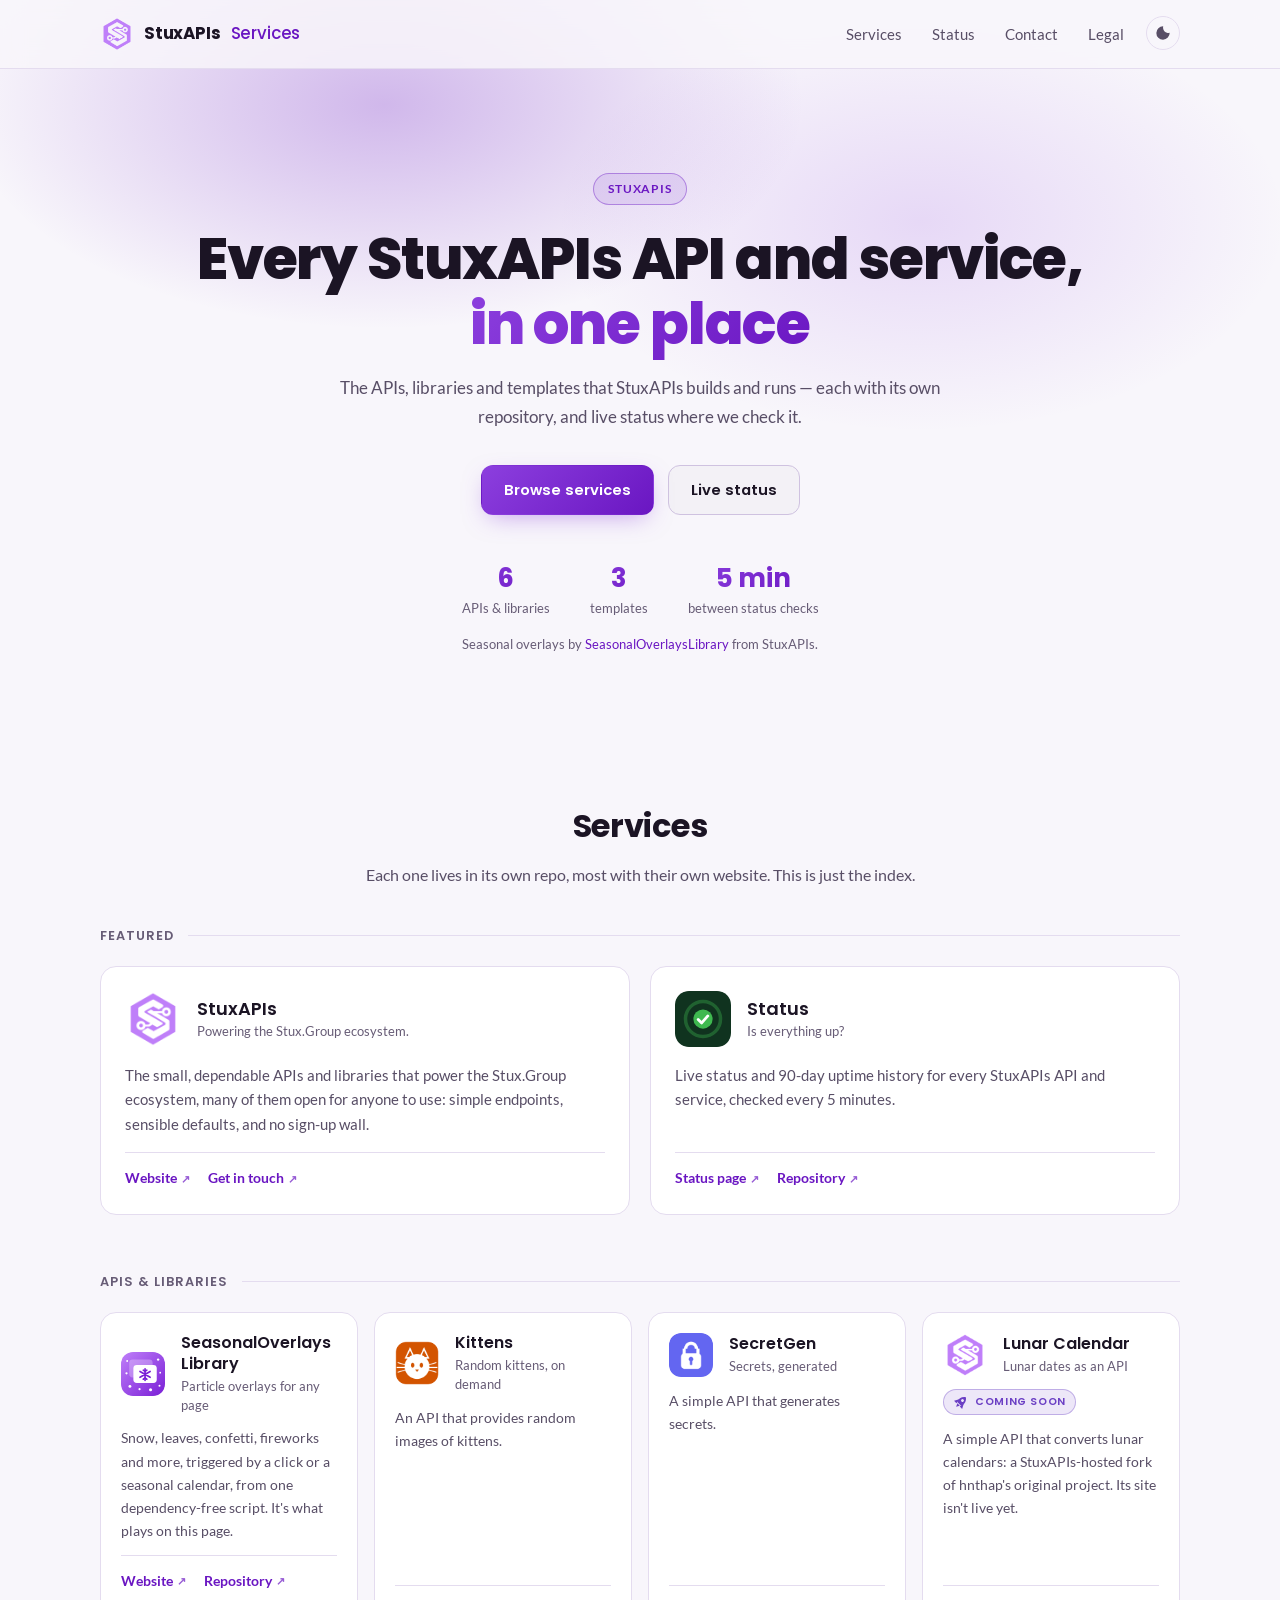
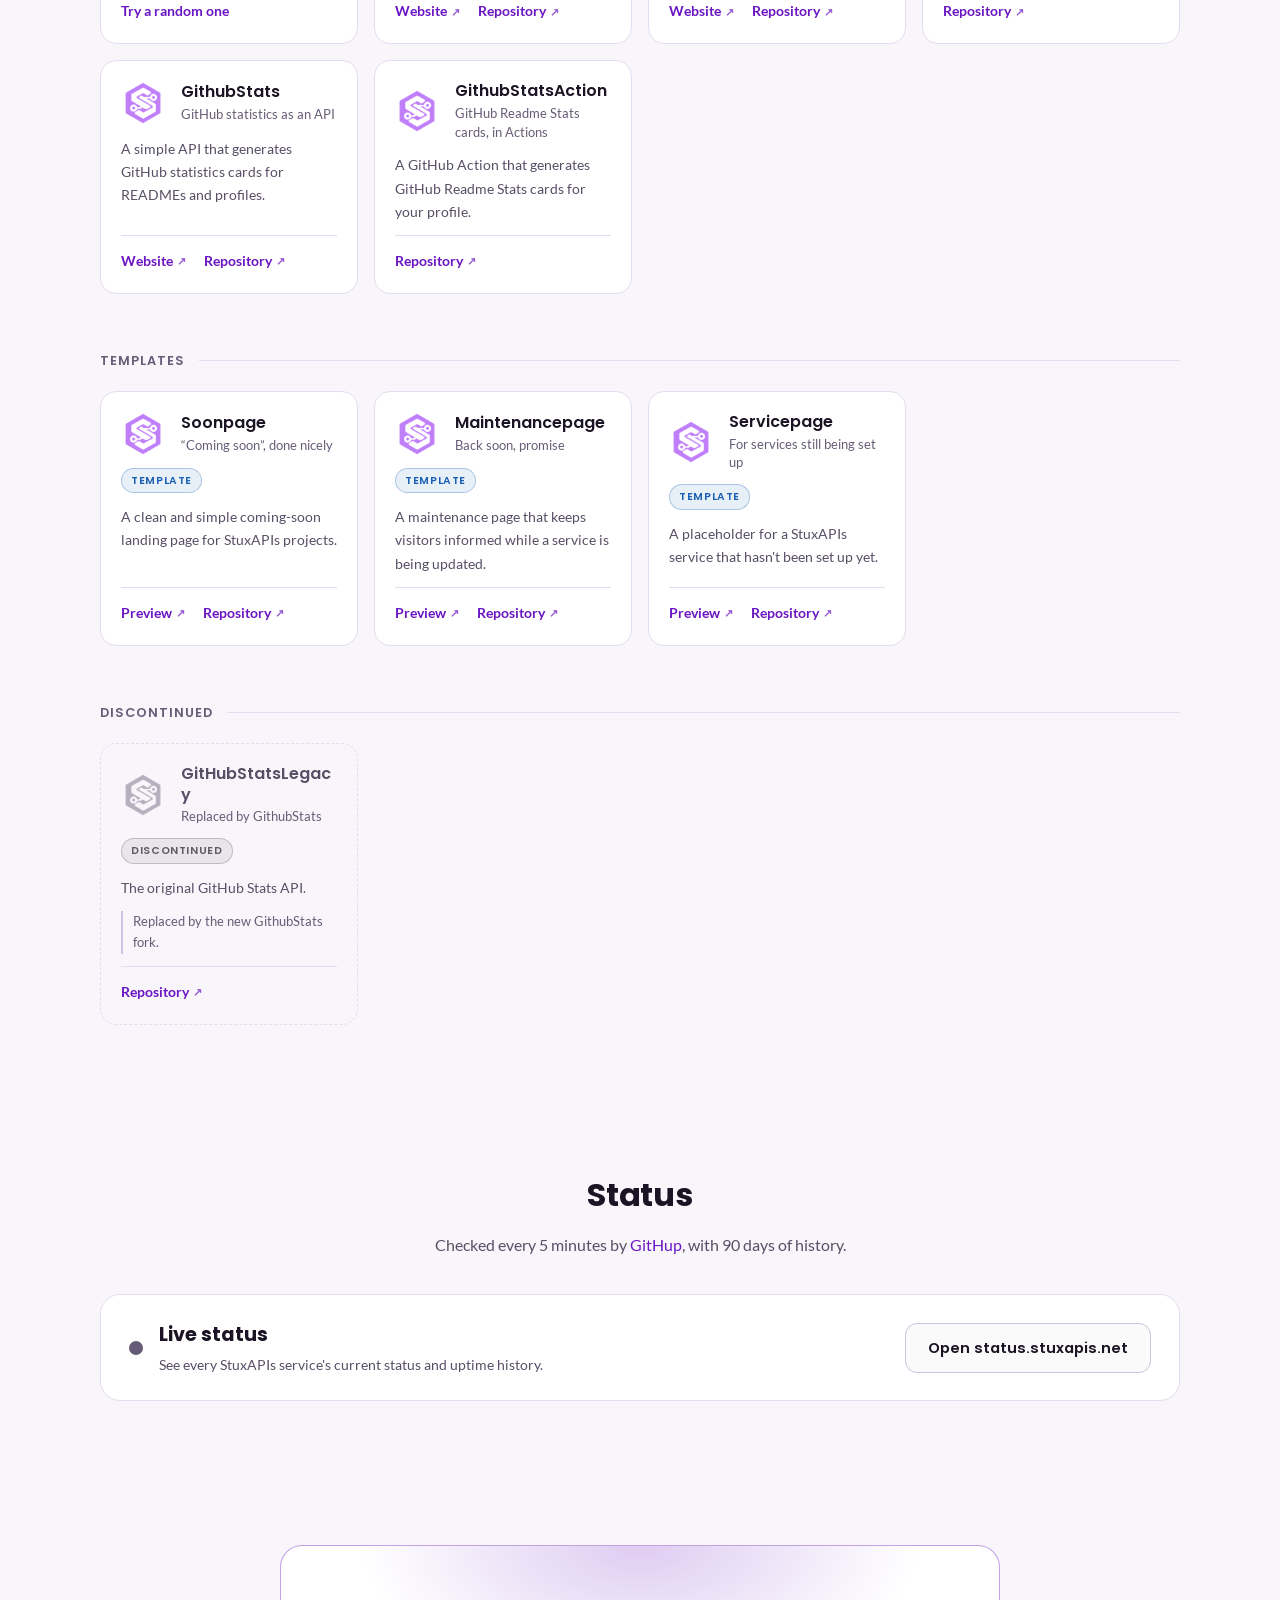
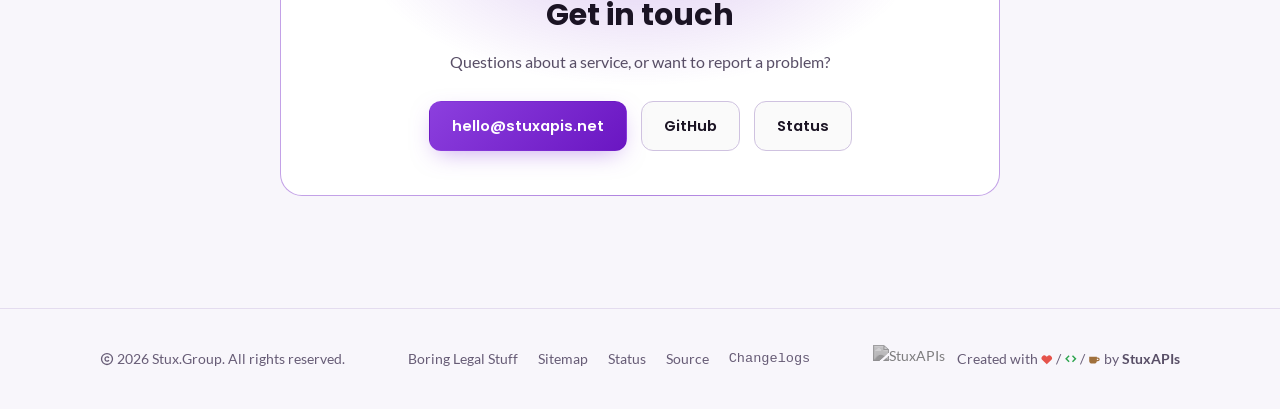
==== commit 9cab17ed: "Release v1.2.0 See CHANGELOG.md for details." ====
--- a/index.html
+++ b/index.html
@@ -8,6 +8,7 @@
   <meta name="description" content="Every StuxAPIs API and service in one place, with live status from status.stuxapis.net.">
   <link rel="icon" type="image/png" href="https://global.media.stuxapis.net/icon-dark.png" media="(prefers-color-scheme: light)">
   <link rel="icon" type="image/png" href="https://global.media.stuxapis.net/icon-light.png" media="(prefers-color-scheme: dark)">
+  <script>(function(){try{var t=localStorage.getItem("stuxapis-services-theme");if(t==="light"||t==="dark")document.documentElement.setAttribute("data-theme",t);}catch(e){}})();</script>
   <link rel="stylesheet" href="/assets/css/style.css">
   <link rel="stylesheet" href="/assets/css/site-banner.css">
   <script src="/assets/js/dev-mode.js"></script>
@@ -26,6 +27,7 @@
         <a href="/#status">Status</a>
         <a href="/#contact">Contact</a>
         <a href="/legal/">Legal</a>
+        <button type="button" id="theme-toggle" class="theme-toggle" title="Toggle light/dark mode" aria-label="Toggle light/dark mode"><svg class="ico-sun" viewBox="0 0 24 24" aria-hidden="true" focusable="false"><path d="M12 7a5 5 0 1 1 0 10 5 5 0 0 1 0-10zM11 1h2v3h-2zm0 19h2v3h-2zM1 11h3v2H1zm19 0h3v2h-3zM4.2 2.8l2.1 2.1-1.4 1.4-2.1-2.1zm14.9 14.9 2.1 2.1-1.4 1.4-2.1-2.1zM2.8 19.8l2.1-2.1 1.4 1.4-2.1 2.1zM17.7 4.9l2.1-2.1 1.4 1.4-2.1 2.1z"/></svg><svg class="ico-moon" viewBox="0 0 24 24" aria-hidden="true" focusable="false"><path d="M12.3 2a8 8 0 0 0 9.7 9.7A10 10 0 1 1 12.3 2z"/></svg></button>
       </nav>
     </div>
   </header>
--- a/assets/css/style.css
+++ b/assets/css/style.css
@@ -755,3 +755,20 @@
 .cl-list strong { color: var(--text); }
 .cl-h4 { margin: 10px 0 6px; font-size: 0.95rem; }
 .cl-msg { color: var(--text-muted); }
+
+/* Light/dark toggle (main.js): shows the theme it switches to, a sun on dark and a moon on light. Until it's used the site follows
+   the system theme; after that <html data-theme> holds the choice. */
+.theme-toggle {
+  display: inline-grid; place-items: center; width: 34px; height: 34px; margin-left: 4px; padding: 0;
+  border: 1px solid var(--border); border-radius: 50%; background: transparent; color: var(--text-muted);
+  cursor: pointer; transition: color 0.15s, background 0.15s, border-color 0.15s;
+}
+.theme-toggle:hover, .theme-toggle:focus-visible { color: var(--text); background: var(--accent-soft); border-color: var(--accent); }
+.theme-toggle svg { width: 16px; height: 16px; fill: currentColor; }
+.theme-toggle .ico-moon { display: none; }
+@media (prefers-color-scheme: light) {
+  :root:not([data-theme="dark"]) .theme-toggle .ico-moon { display: block; }
+  :root:not([data-theme="dark"]) .theme-toggle .ico-sun { display: none; }
+}
+:root[data-theme="light"] .theme-toggle .ico-moon { display: block; }
+:root[data-theme="light"] .theme-toggle .ico-sun { display: none; }
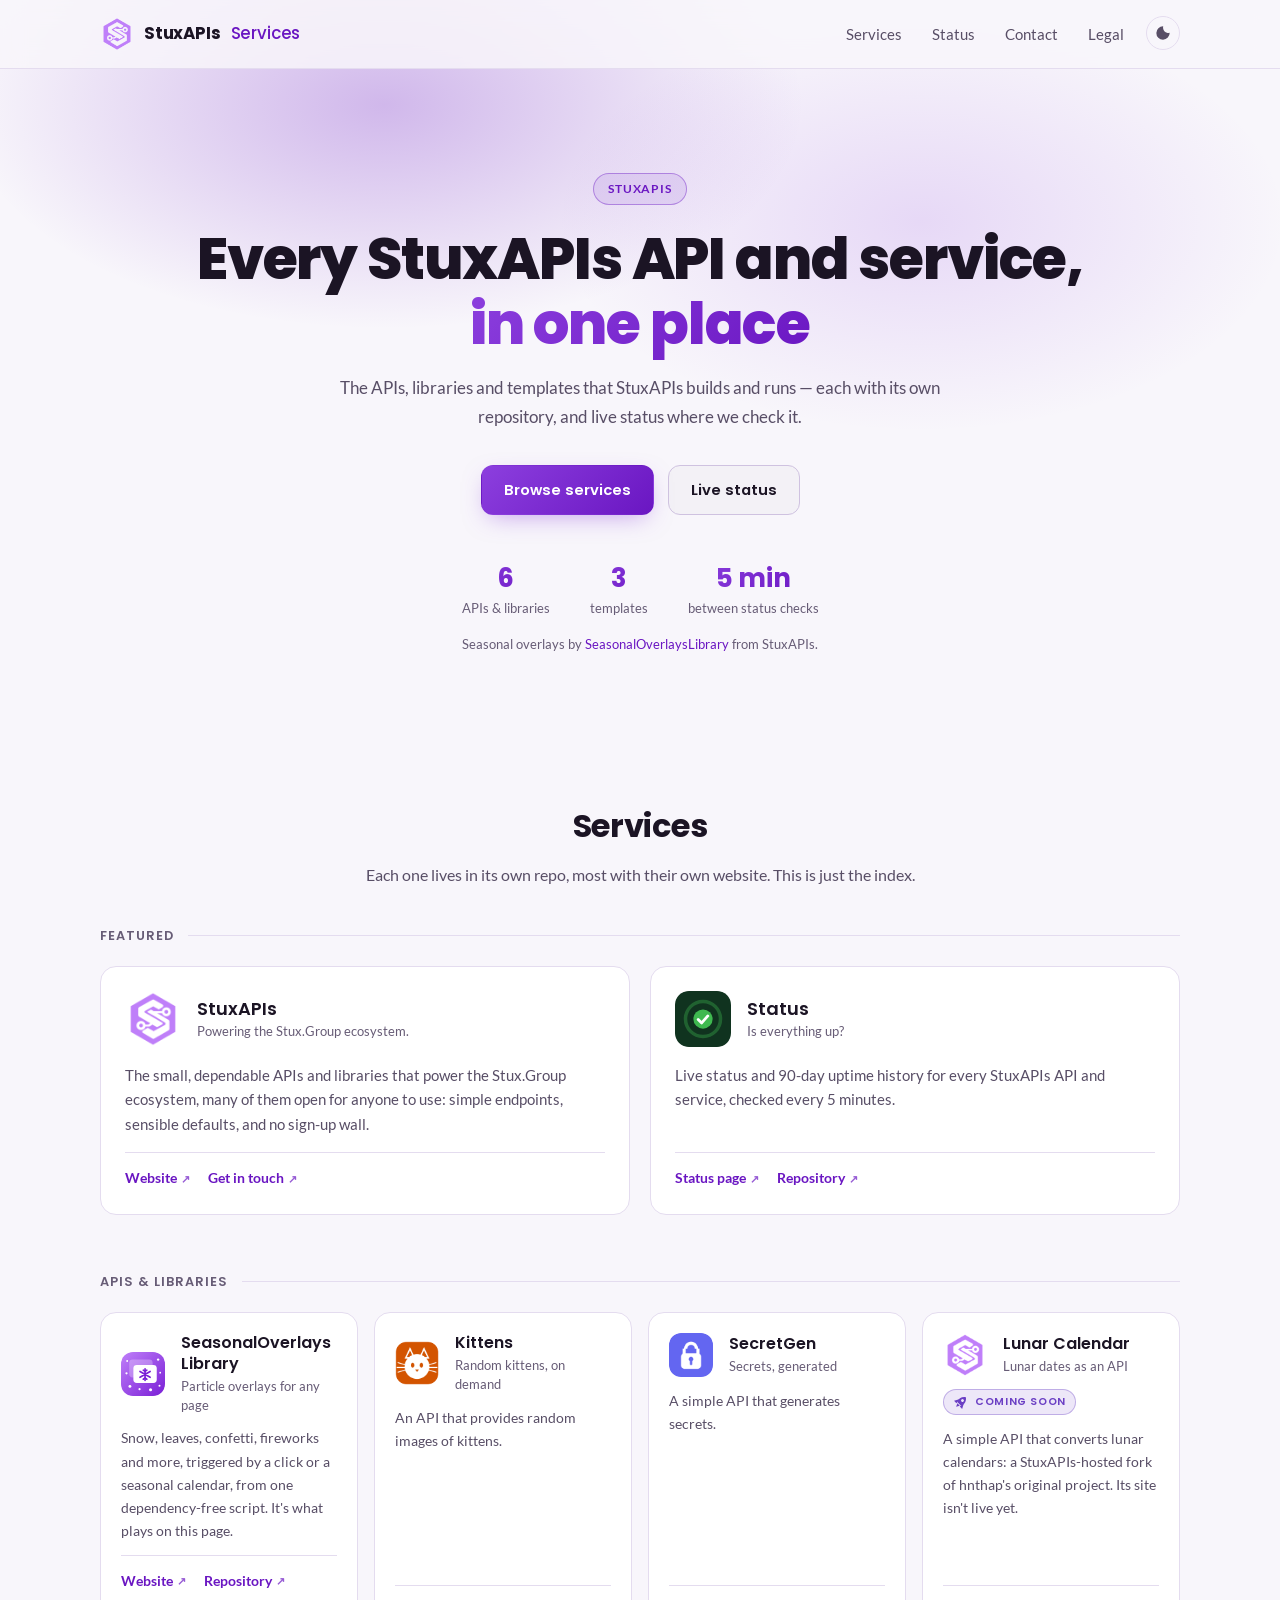
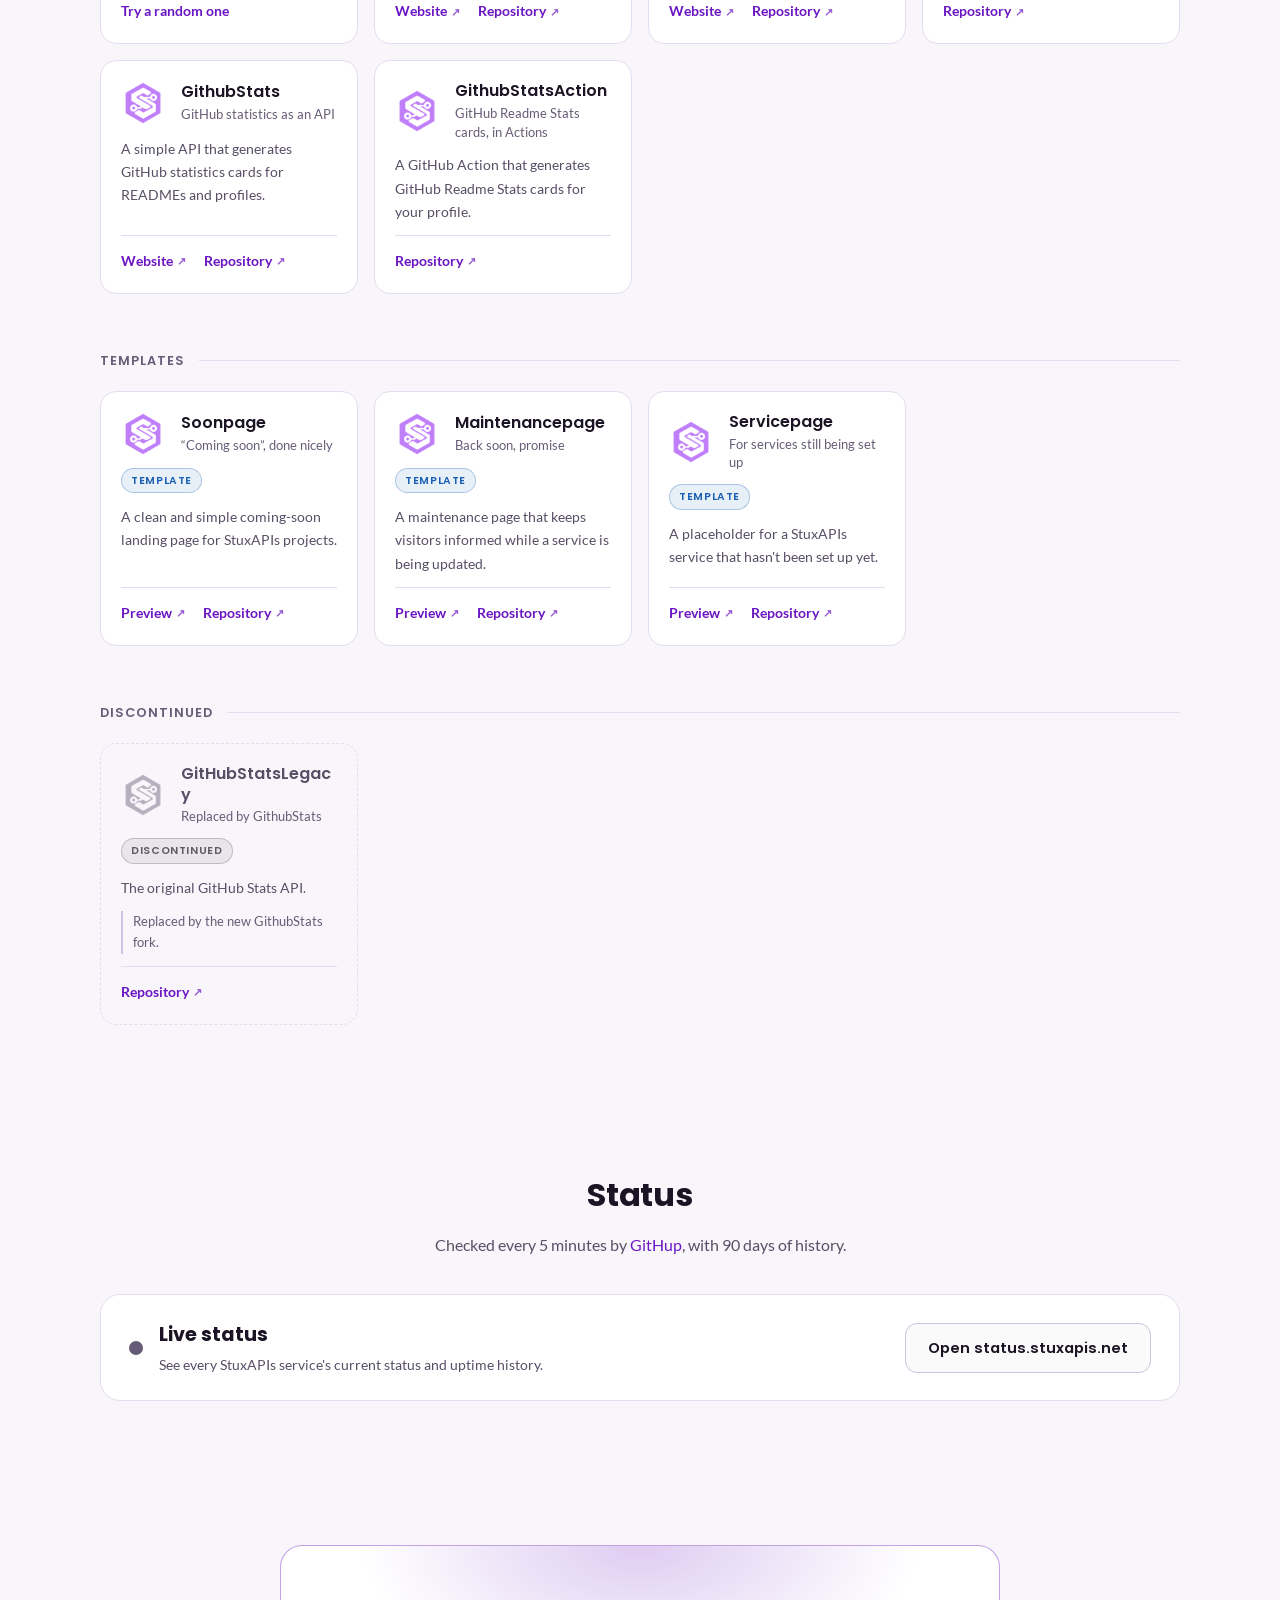
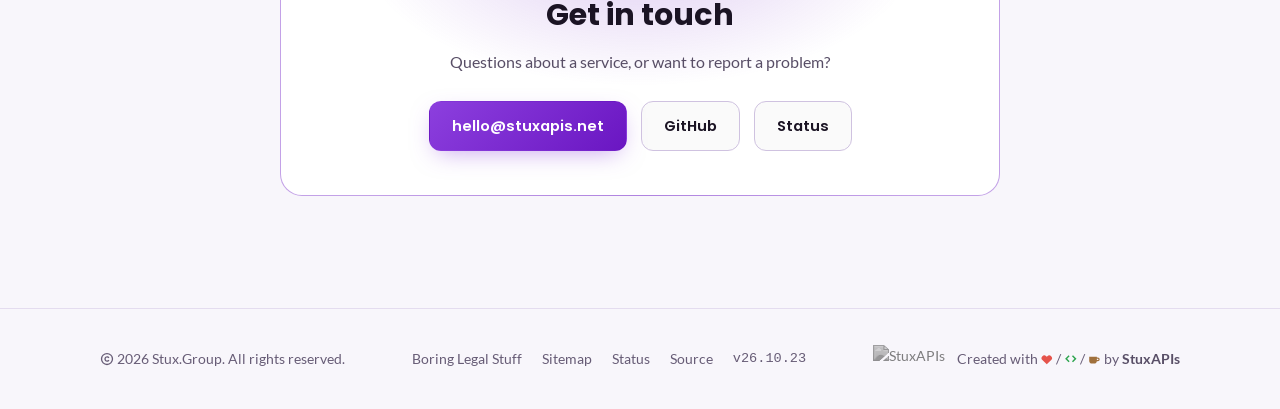
==== commit 4b105be6: "Release v26.10.23 See CHANGELOG.md for details." ====
--- a/index.html
+++ b/index.html
@@ -6,13 +6,22 @@
   <meta name="theme-color" content="#0e0d12">
   <title>StuxAPIs Services</title>
   <meta name="description" content="Every StuxAPIs API and service in one place, with live status from status.stuxapis.net.">
-  <link rel="icon" type="image/png" href="https://global.media.stuxapis.net/icon-dark.png" media="(prefers-color-scheme: light)">
-  <link rel="icon" type="image/png" href="https://global.media.stuxapis.net/icon-light.png" media="(prefers-color-scheme: dark)">
   <script>(function(){try{var t=localStorage.getItem("stuxapis-services-theme");if(t==="light"||t==="dark")document.documentElement.setAttribute("data-theme",t);}catch(e){}})();</script>
   <link rel="stylesheet" href="/assets/css/style.css">
   <link rel="stylesheet" href="/assets/css/site-banner.css">
   <script src="/assets/js/dev-mode.js"></script>
   <script src="https://seasonaloverlayslibrary.stuxapis.net/seasonal-overlays-library.js" defer></script>
+<!-- favicon:start -->
+<link rel="icon" href="/favicon.ico" sizes="48x48">
+<link rel="icon" type="image/png" sizes="512x512" href="/assets/img/icon-512.png">
+<link rel="icon" type="image/png" href="https://global.media.stuxapis.net/icon-dark.png" media="(prefers-color-scheme: light)">
+<link rel="icon" type="image/png" href="https://global.media.stuxapis.net/icon-light.png" media="(prefers-color-scheme: dark)">
+<link rel="apple-touch-icon" href="/apple-touch-icon.png">
+<link rel="manifest" href="/site.webmanifest">
+<!-- favicon:end -->
+<!-- discord:start -->
+<script id="discord:component-embed" type="application/json">{"component":{"type":17,"accent_color":8003542,"components":[{"type":9,"components":[{"type":10,"content":"# [StuxAPIs Services](https://services.stuxapis.net/)\n**Every StuxAPIs API and service, in one place.**\n7 live APIs and services, each with its own repository and live status where it is checked."}],"accessory":{"type":11,"media":{"url":"https://services.stuxapis.net/assets/img/icon-512.png"}}},{"type":14},{"type":10,"content":"### Services\nStuxAPIs · Status · SeasonalOverlaysLibrary · Kittens · SecretGen · GithubStats · GithubStatsAction"},{"type":1,"components":[{"type":2,"style":5,"label":"Browse services","url":"https://services.stuxapis.net/#services"},{"type":2,"style":5,"label":"Status","url":"https://status.stuxapis.net"},{"type":2,"style":5,"label":"StuxAPIs","url":"https://stuxapis.net"}]}]}}</script>
+<!-- discord:end -->
 </head>
 <body>
 
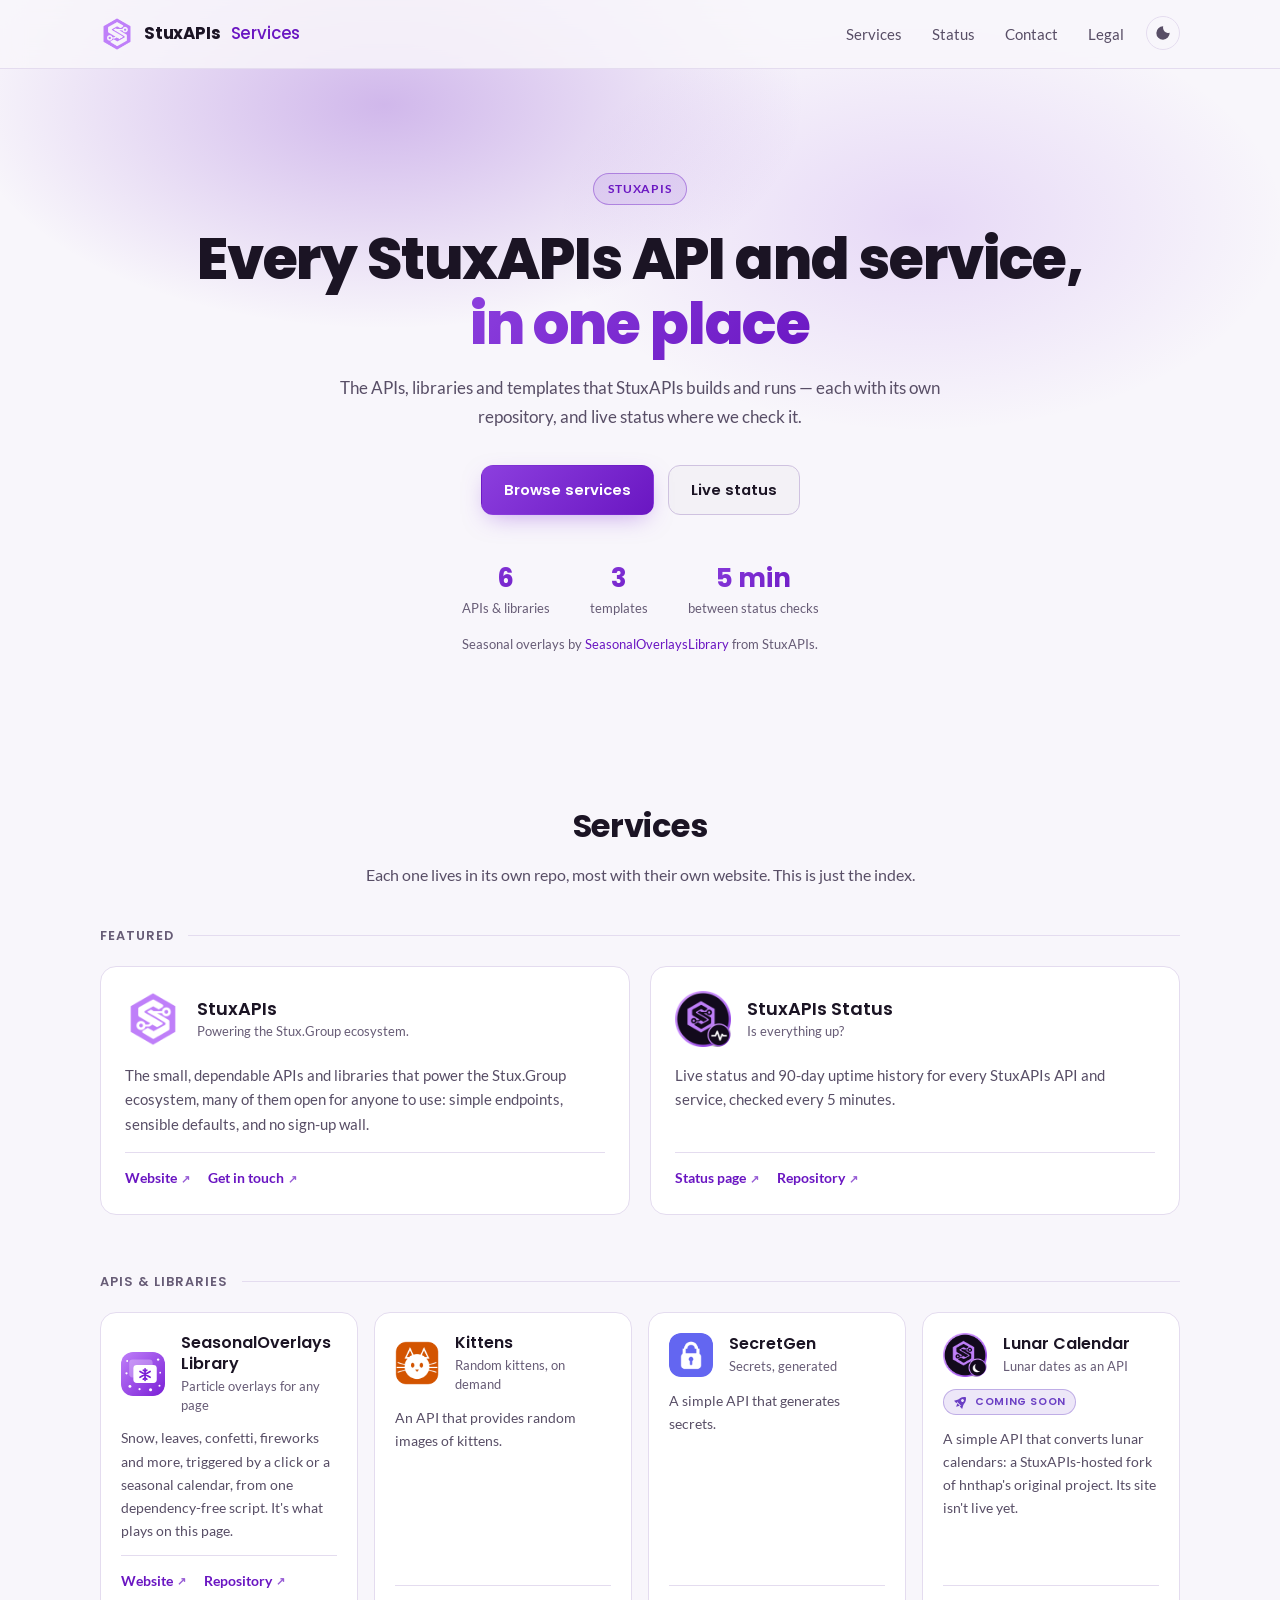
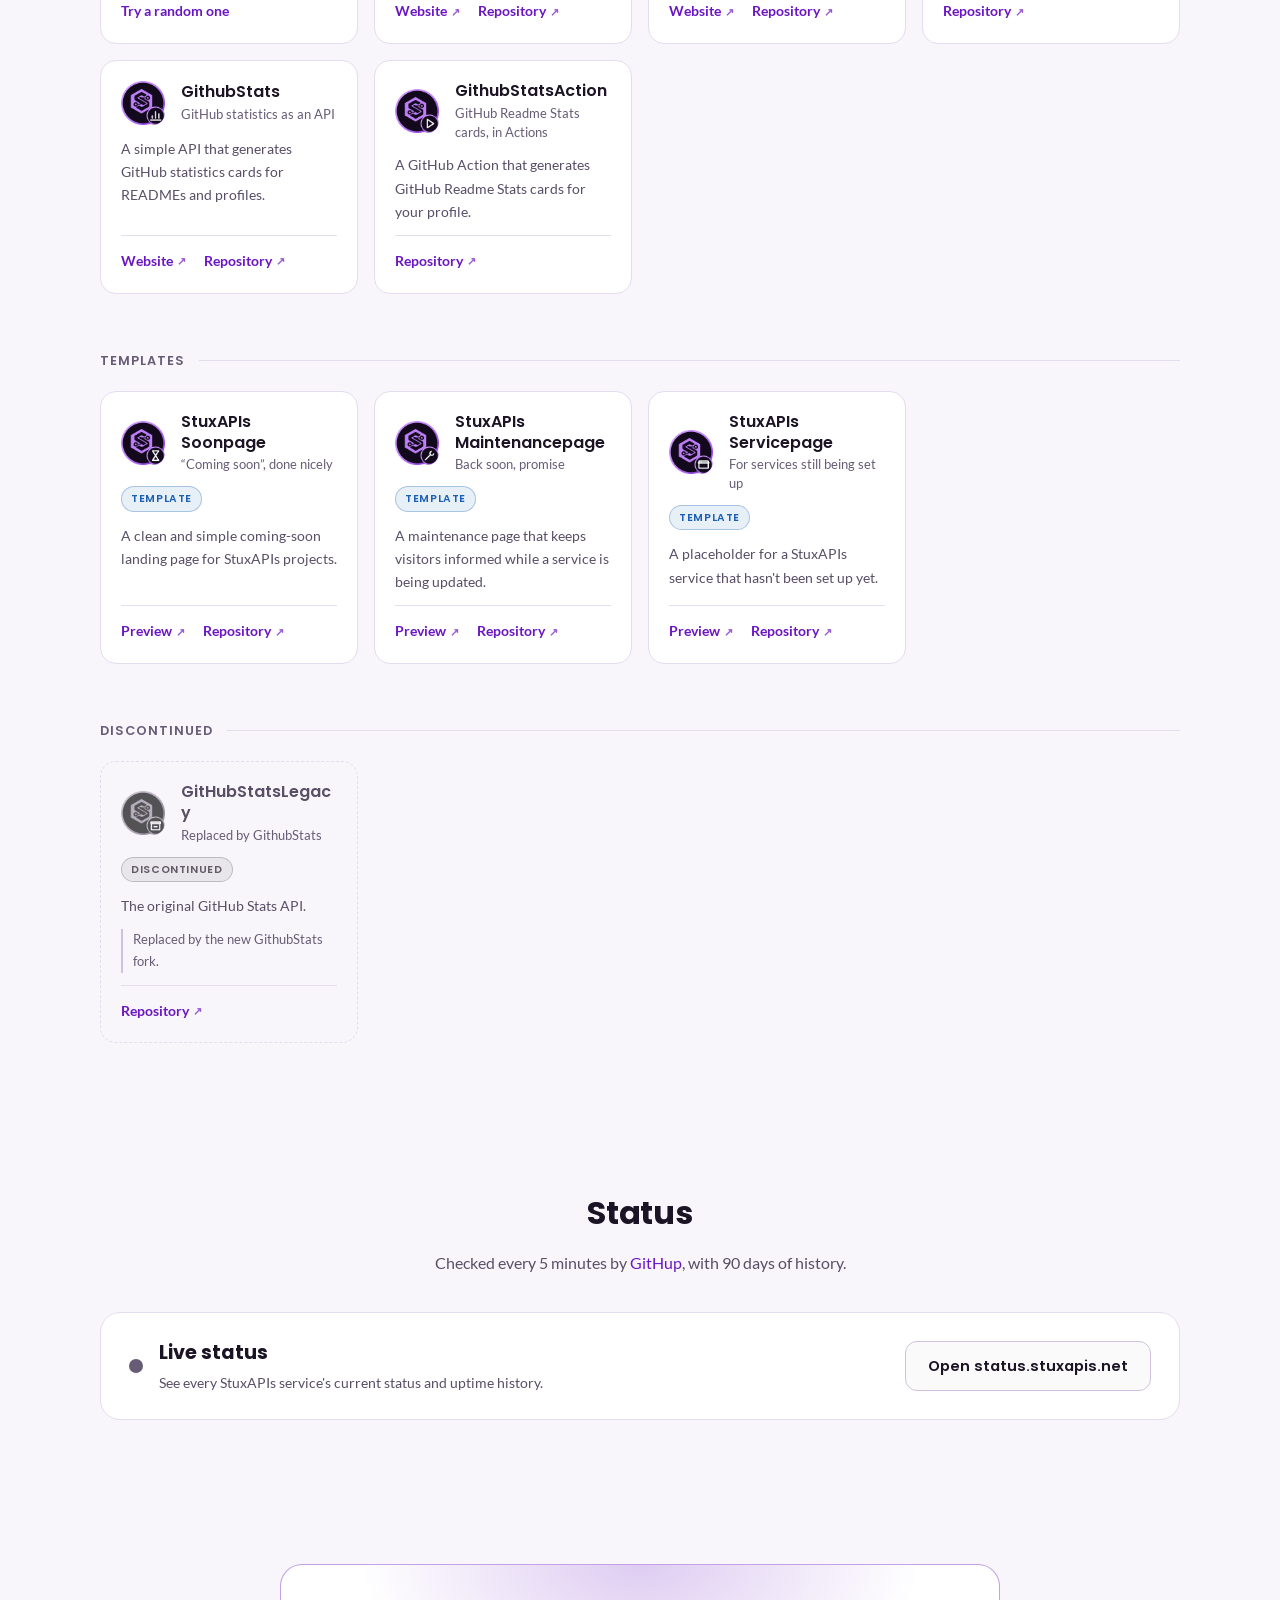
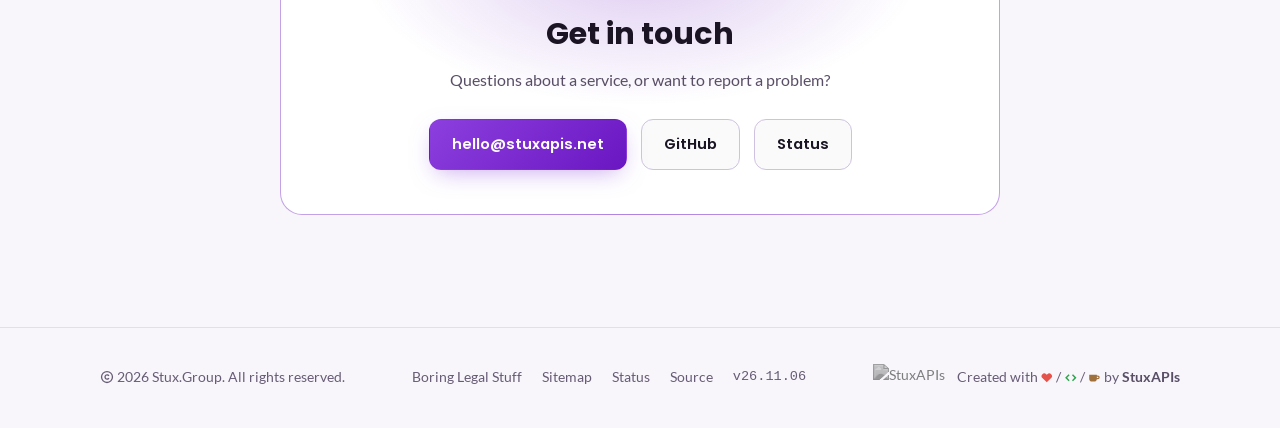
==== commit ddcfd9f6: "Release v26.11.06 See CHANGELOG.md for details." ====
--- a/index.html
+++ b/index.html
@@ -20,7 +20,7 @@
 <link rel="manifest" href="/site.webmanifest">
 <!-- favicon:end -->
 <!-- discord:start -->
-<script id="discord:component-embed" type="application/json">{"component":{"type":17,"accent_color":8003542,"components":[{"type":9,"components":[{"type":10,"content":"# [StuxAPIs Services](https://services.stuxapis.net/)\n**Every StuxAPIs API and service, in one place.**\n7 live APIs and services, each with its own repository and live status where it is checked."}],"accessory":{"type":11,"media":{"url":"https://services.stuxapis.net/assets/img/icon-512.png"}}},{"type":14},{"type":10,"content":"### Services\nStuxAPIs · Status · SeasonalOverlaysLibrary · Kittens · SecretGen · GithubStats · GithubStatsAction"},{"type":1,"components":[{"type":2,"style":5,"label":"Browse services","url":"https://services.stuxapis.net/#services"},{"type":2,"style":5,"label":"Status","url":"https://status.stuxapis.net"},{"type":2,"style":5,"label":"StuxAPIs","url":"https://stuxapis.net"}]}]}}</script>
+<script id="discord:component-embed" type="application/json">{"component":{"type":17,"accent_color":8003542,"components":[{"type":9,"components":[{"type":10,"content":"# [StuxAPIs Services](https://services.stuxapis.net/)\n**Every StuxAPIs API and service, in one place.**\n7 live APIs and services, each with its own repository and live status where it is checked."}],"accessory":{"type":11,"media":{"url":"https://services.stuxapis.net/assets/img/icon-512.png"}}},{"type":14},{"type":10,"content":"### Services\nStuxAPIs · StuxAPIs Status · SeasonalOverlaysLibrary · Kittens · SecretGen · GithubStats · GithubStatsAction"},{"type":1,"components":[{"type":2,"style":5,"label":"Browse services","url":"https://services.stuxapis.net/#services"},{"type":2,"style":5,"label":"Status","url":"https://status.stuxapis.net"},{"type":2,"style":5,"label":"StuxAPIs","url":"https://stuxapis.net"}]}]}}</script>
 <!-- discord:end -->
 </head>
 <body>
@@ -87,9 +87,9 @@
 
         <article class="project-card" data-monitor="stuxapis:*">
           <div class="project-top">
-            <img class="project-icon" src="/assets/img/services/status.svg" width="64" height="64" alt="Status icon" loading="lazy">
-            <div>
-              <h3>Status</h3>
+            <img class="project-icon" src="/assets/img/services/stuxapis-status.png" width="64" height="64" alt="StuxAPIs Status icon" loading="lazy">
+            <div>
+              <h3>StuxAPIs Status</h3>
               <div class="project-tagline">Is everything up?</div>
             </div>
           </div>
@@ -157,7 +157,7 @@
 
         <article data-state="soon" class="project-card">
           <div class="project-top">
-            <img class="project-icon" src="/assets/img/services/stuxapis.png" width="44" height="44" alt="Lunar Calendar icon" loading="lazy">
+            <img class="project-icon" src="/assets/img/services/stuxapis-lunar-calendar.png" width="44" height="44" alt="Lunar Calendar icon" loading="lazy">
             <div>
               <h3>Lunar Calendar</h3>
               <div class="project-tagline">Lunar dates as an API</div>
@@ -172,7 +172,7 @@
 
         <article class="project-card" data-monitor="stuxapis:githubstats">
           <div class="project-top">
-            <img class="project-icon" src="/assets/img/services/stuxapis.png" width="44" height="44" alt="GithubStats icon" loading="lazy">
+            <img class="project-icon" src="/assets/img/services/stuxapis-githubstats.png" width="44" height="44" alt="GithubStats icon" loading="lazy">
             <div>
               <h3>GithubStats</h3>
               <div class="project-tagline">GitHub statistics as an API</div>
@@ -188,7 +188,7 @@
 
         <article class="project-card">
           <div class="project-top">
-            <img class="project-icon" src="/assets/img/services/stuxapis.png" width="44" height="44" alt="GithubStatsAction icon" loading="lazy">
+            <img class="project-icon" src="/assets/img/services/stuxapis-githubstatsaction.png" width="44" height="44" alt="GithubStatsAction icon" loading="lazy">
             <div>
               <h3>GithubStatsAction</h3>
               <div class="project-tagline">GitHub Readme Stats cards, in Actions</div>
@@ -207,9 +207,9 @@
 
         <article data-state="template" class="project-card">
           <div class="project-top">
-            <img class="project-icon" src="/assets/img/services/stuxapis.png" width="44" height="44" alt="Soonpage icon" loading="lazy">
-            <div>
-              <h3>Soonpage</h3>
+            <img class="project-icon" src="/assets/img/services/stuxapis-soonpage.png" width="44" height="44" alt="StuxAPIs Soonpage icon" loading="lazy">
+            <div>
+              <h3>StuxAPIs Soonpage</h3>
               <div class="project-tagline">&ldquo;Coming soon&rdquo;, done nicely</div>
             </div>
           </div>
@@ -223,9 +223,9 @@
 
         <article data-state="template" class="project-card">
           <div class="project-top">
-            <img class="project-icon" src="/assets/img/services/stuxapis.png" width="44" height="44" alt="Maintenancepage icon" loading="lazy">
-            <div>
-              <h3>Maintenancepage</h3>
+            <img class="project-icon" src="/assets/img/services/stuxapis-maintenancepage.png" width="44" height="44" alt="StuxAPIs Maintenancepage icon" loading="lazy">
+            <div>
+              <h3>StuxAPIs Maintenancepage</h3>
               <div class="project-tagline">Back soon, promise</div>
             </div>
           </div>
@@ -239,9 +239,9 @@
 
         <article data-state="template" class="project-card">
           <div class="project-top">
-            <img class="project-icon" src="/assets/img/services/stuxapis.png" width="44" height="44" alt="Servicepage icon" loading="lazy">
-            <div>
-              <h3>Servicepage</h3>
+            <img class="project-icon" src="/assets/img/services/stuxapis-servicepage.png" width="44" height="44" alt="StuxAPIs Servicepage icon" loading="lazy">
+            <div>
+              <h3>StuxAPIs Servicepage</h3>
               <div class="project-tagline">For services still being set up</div>
             </div>
           </div>
@@ -260,7 +260,7 @@
 
         <article data-state="discontinued" class="project-card discontinued">
           <div class="project-top">
-            <img class="project-icon" src="/assets/img/services/stuxapis.png" width="44" height="44" alt="GitHubStatsLegacy icon" loading="lazy">
+            <img class="project-icon" src="/assets/img/services/stuxapis-githubstatslegacy.png" width="44" height="44" alt="GitHubStatsLegacy icon" loading="lazy">
             <div>
               <h3>GitHubStatsLegacy</h3>
               <div class="project-tagline">Replaced by GithubStats</div>
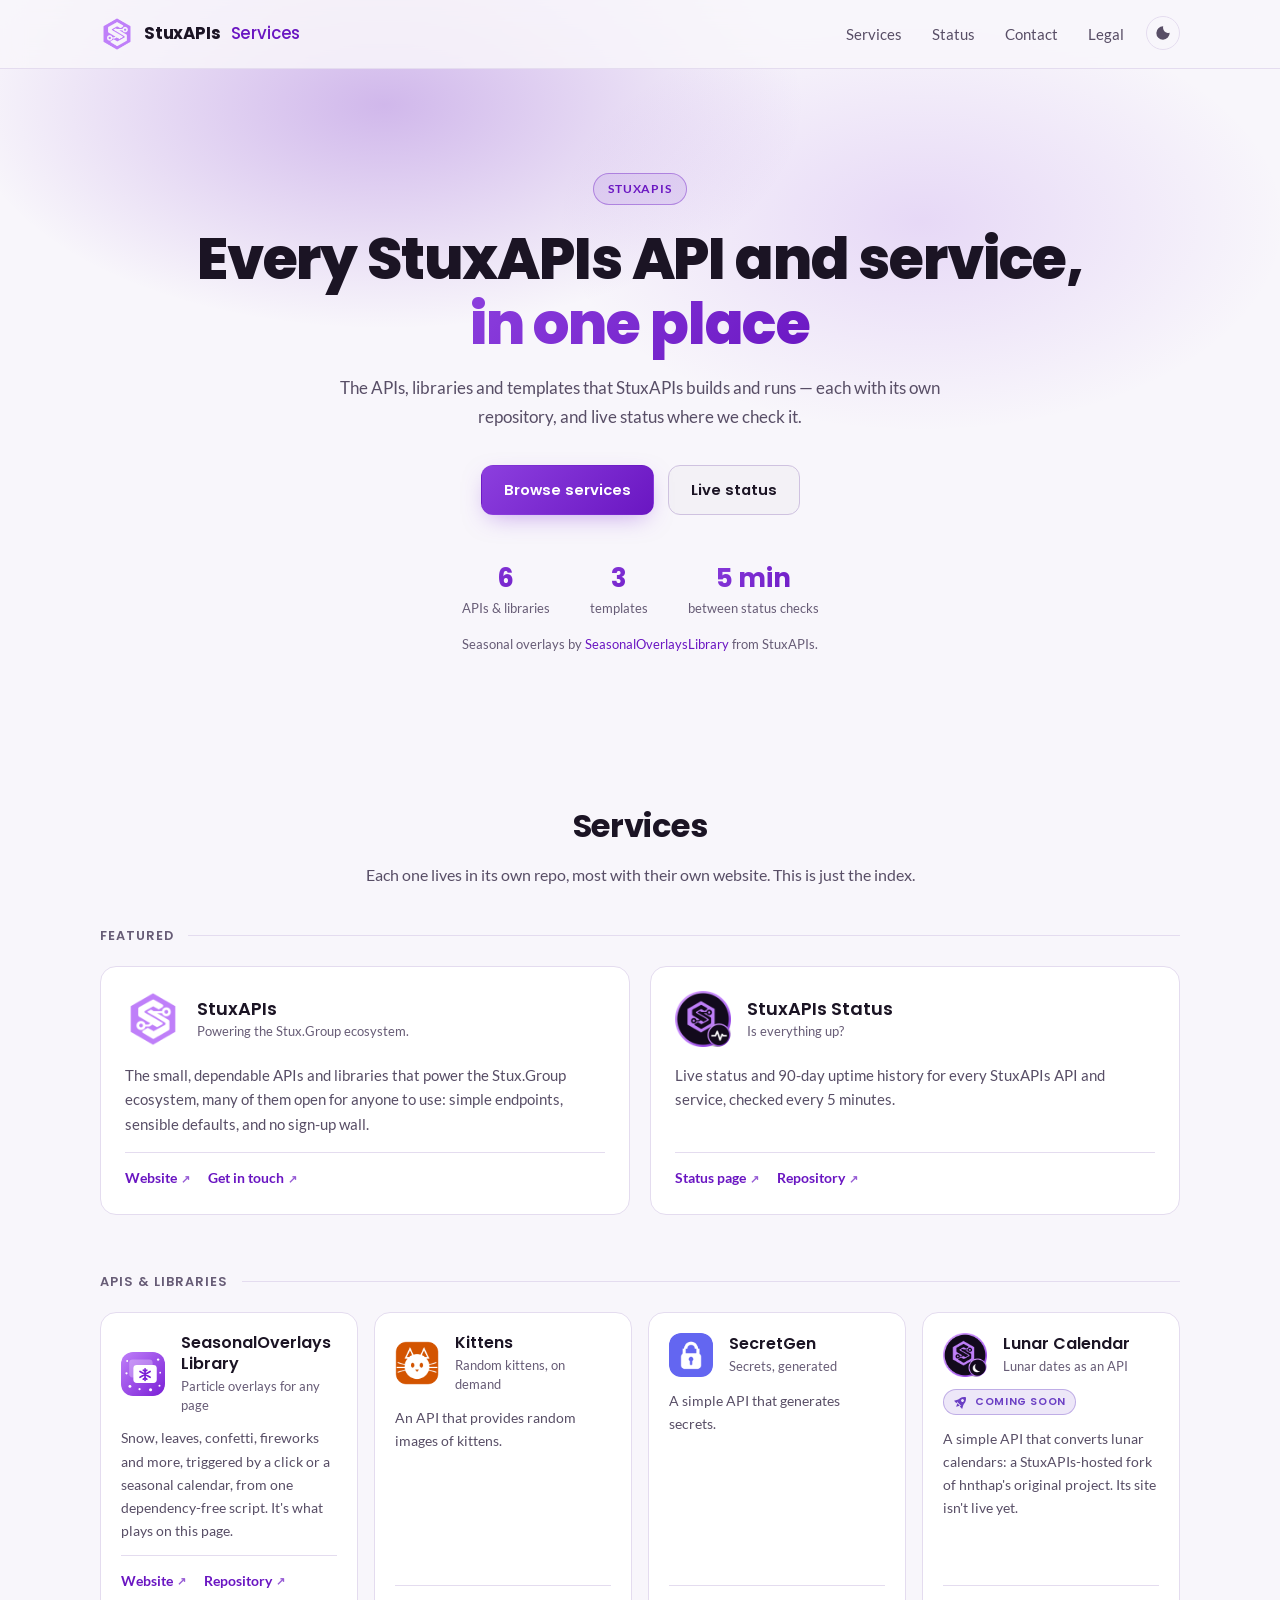
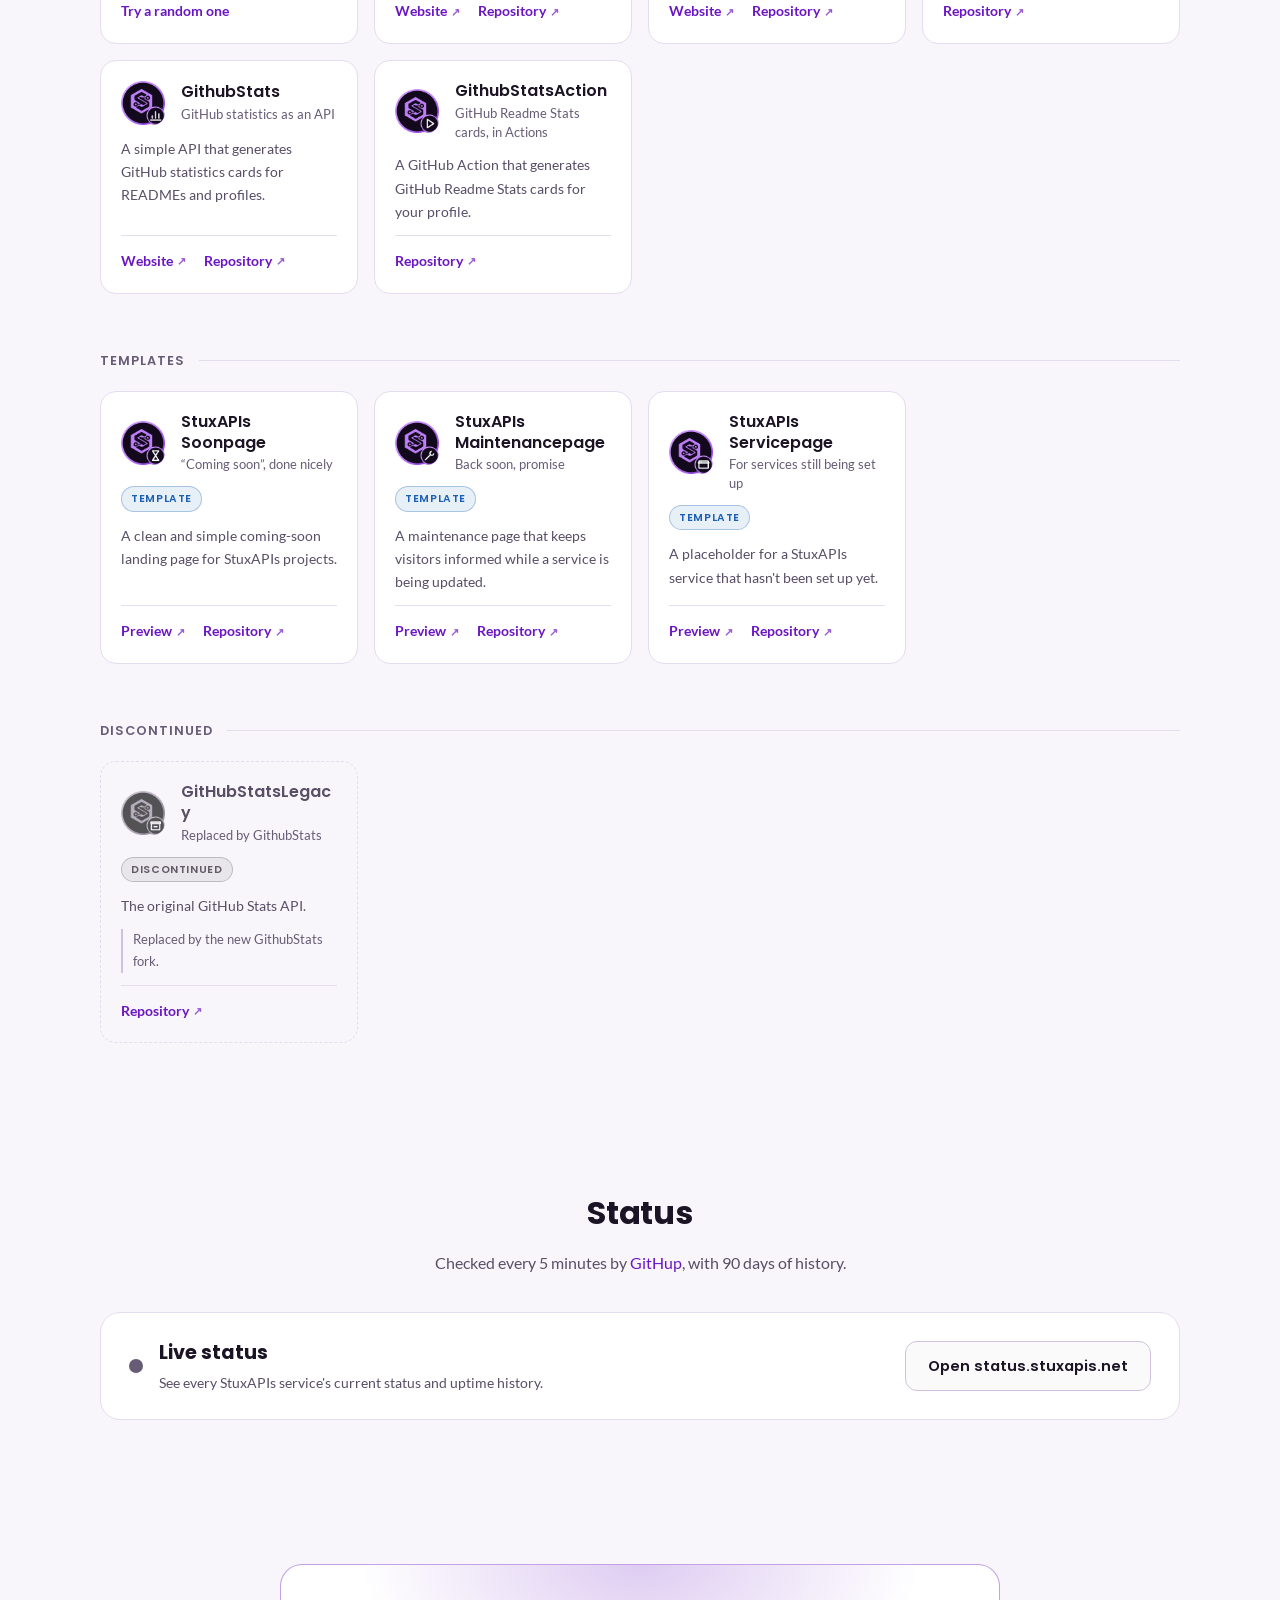
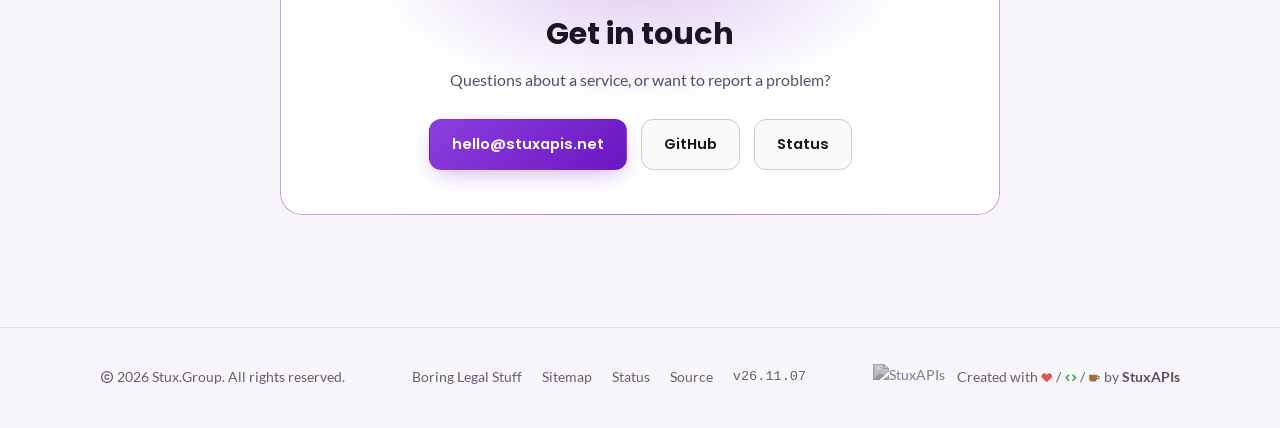
==== commit 72c9f33c: "Release v26.11.07 See CHANGELOG.md for details." ====
--- a/index.html
+++ b/index.html
@@ -43,7 +43,7 @@
 
   <section class="hero">
     <div class="container">
-      <span class="eyebrow">StuxAPIs</span>
+      <a class="eyebrow" href="https://status.stuxapis.net" data-status-eyebrow="stuxapis:*"><span class="eyebrow-label">StuxAPIs</span><span class="eyebrow-state" hidden></span></a>
       <h1>Every StuxAPIs API and service,<br><span class="grad">in one place</span></h1>
       <p>The APIs, libraries and templates that StuxAPIs builds and runs &mdash; each with its own repository, and live status where we check it.</p>
       <div class="actions">
--- a/assets/css/style.css
+++ b/assets/css/style.css
@@ -278,6 +278,20 @@
   border-radius: 999px;
   margin-bottom: 22px;
 }
+/* The eyebrow doubles as a live status badge (data-status-eyebrow, filled by main.js): the eyebrow's size and
+   shape, a status badge's colours and dot, and only the state as its text. Until the status loads, or if it
+   can't, it stays a plain eyebrow. */
+.hero .eyebrow[data-status-eyebrow] { display: inline-flex; align-items: center; gap: 8px; transition: color 0.2s, background 0.2s, border-color 0.2s; }
+.hero .eyebrow.up { color: var(--ok); background: rgba(var(--ok-rgb), 0.1); border-color: rgba(var(--ok-rgb), 0.3); }
+.hero .eyebrow.degraded { color: var(--warn); background: rgba(var(--warn-rgb), 0.1); border-color: rgba(var(--warn-rgb), 0.3); }
+.hero .eyebrow.down { color: var(--bad); background: rgba(var(--bad-rgb), 0.1); border-color: rgba(var(--bad-rgb), 0.35); }
+.hero .eyebrow.up::before, .hero .eyebrow.degraded::before, .hero .eyebrow.down::before {
+  content: ""; width: 7px; height: 7px; border-radius: 50%; background: currentColor; flex: none;
+}
+.hero .eyebrow.up::before { animation: badge-pulse 2s ease-out infinite; }
+.hero .eyebrow[data-status-eyebrow]:hover, .hero .eyebrow[data-status-eyebrow]:focus-visible { filter: brightness(1.12); }
+.eyebrow-label[hidden], .eyebrow-state[hidden] { display: none; }
+@media (prefers-reduced-motion: reduce) { .hero .eyebrow.up::before { animation: none; } }
 .hero h1 {
   font-size: clamp(2.1rem, 5.5vw, 3.6rem);
   font-weight: 800;
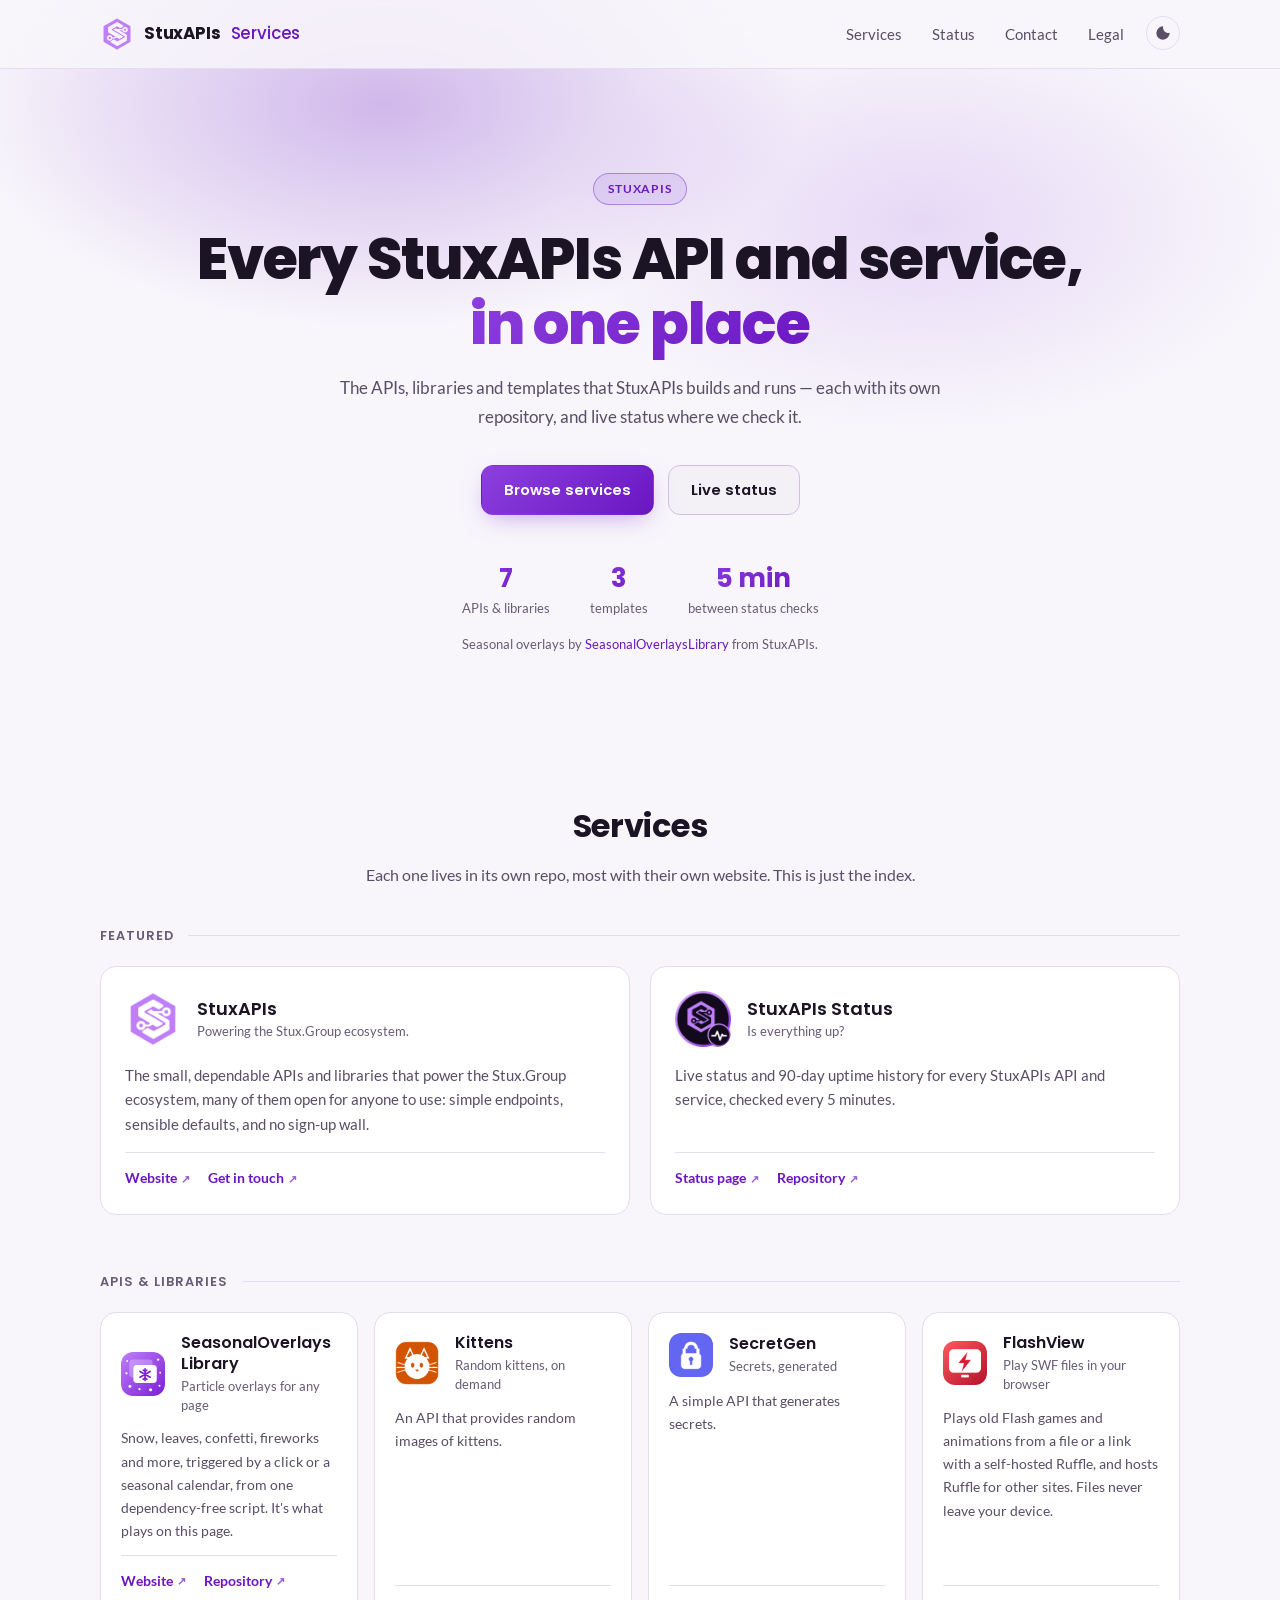
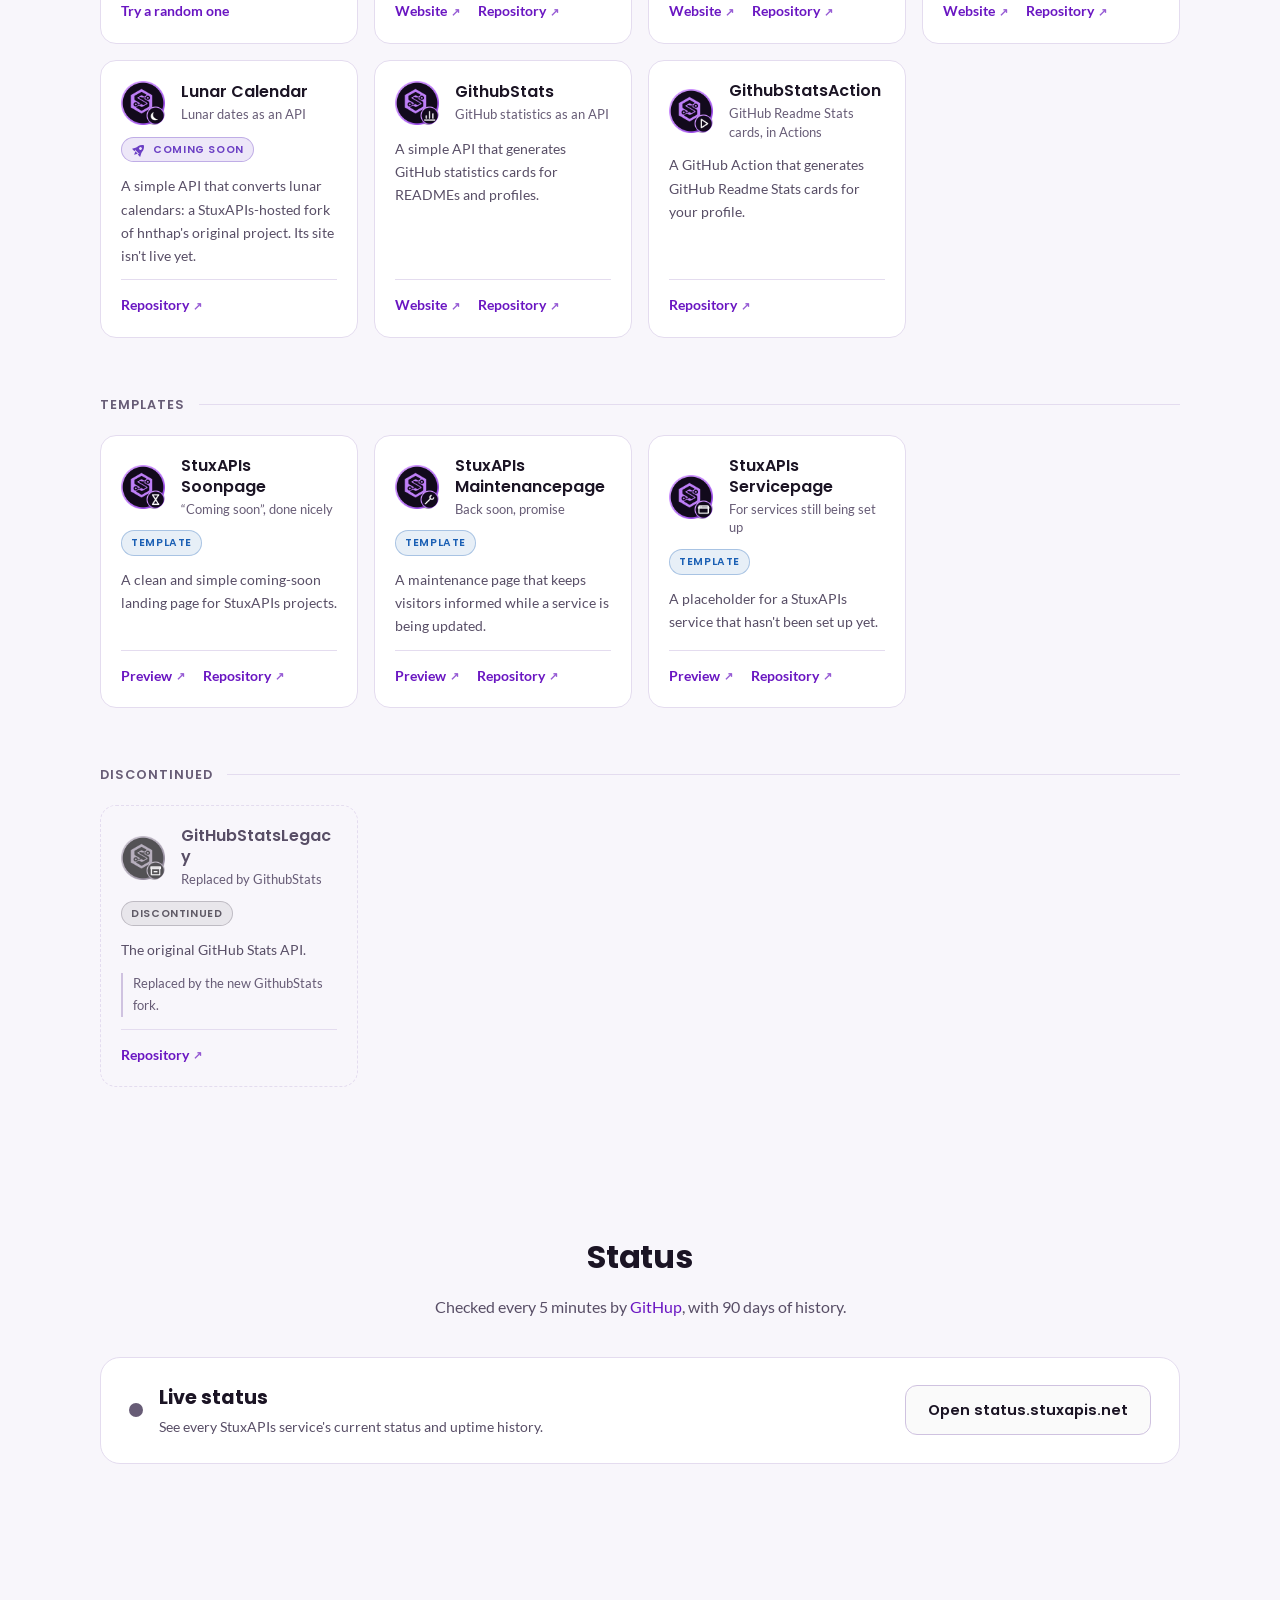
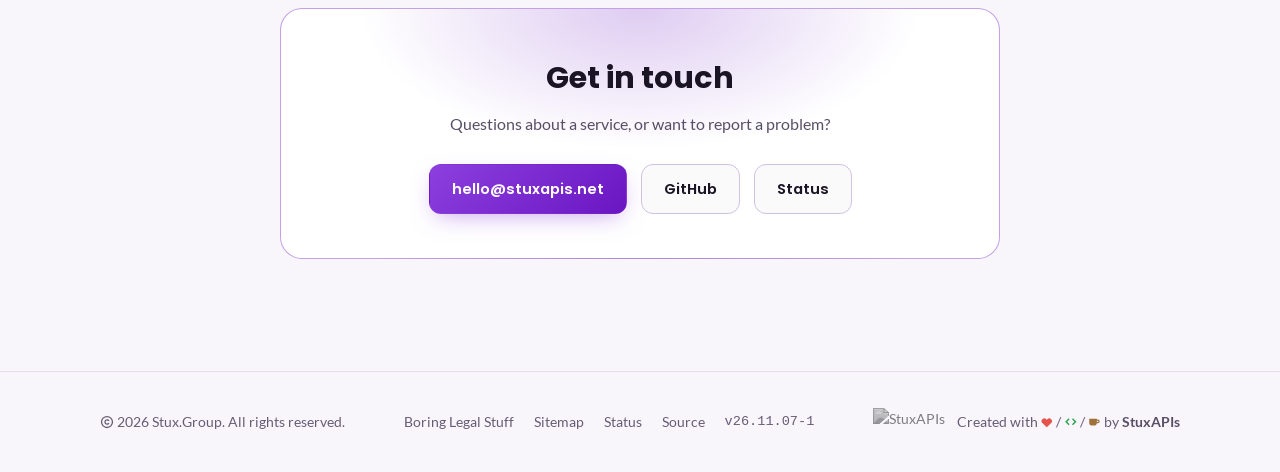
==== commit c8f158e3: "Release v26.11.07-1 See CHANGELOG.md for details." ====
--- a/index.html
+++ b/index.html
@@ -20,7 +20,7 @@
 <link rel="manifest" href="/site.webmanifest">
 <!-- favicon:end -->
 <!-- discord:start -->
-<script id="discord:component-embed" type="application/json">{"component":{"type":17,"accent_color":8003542,"components":[{"type":9,"components":[{"type":10,"content":"# [StuxAPIs Services](https://services.stuxapis.net/)\n**Every StuxAPIs API and service, in one place.**\n7 live APIs and services, each with its own repository and live status where it is checked."}],"accessory":{"type":11,"media":{"url":"https://services.stuxapis.net/assets/img/icon-512.png"}}},{"type":14},{"type":10,"content":"### Services\nStuxAPIs · StuxAPIs Status · SeasonalOverlaysLibrary · Kittens · SecretGen · GithubStats · GithubStatsAction"},{"type":1,"components":[{"type":2,"style":5,"label":"Browse services","url":"https://services.stuxapis.net/#services"},{"type":2,"style":5,"label":"Status","url":"https://status.stuxapis.net"},{"type":2,"style":5,"label":"StuxAPIs","url":"https://stuxapis.net"}]}]}}</script>
+<script id="discord:component-embed" type="application/json">{"component":{"type":17,"accent_color":8003542,"components":[{"type":9,"components":[{"type":10,"content":"# [StuxAPIs Services](https://services.stuxapis.net/)\n**Every StuxAPIs API and service, in one place.**\n8 live APIs and services, each with its own repository and live status where it is checked."}],"accessory":{"type":11,"media":{"url":"https://services.stuxapis.net/assets/img/icon-512.png"}}},{"type":14},{"type":10,"content":"### Services\nStuxAPIs · StuxAPIs Status · SeasonalOverlaysLibrary · Kittens · SecretGen · FlashView · GithubStats · GithubStatsAction"},{"type":1,"components":[{"type":2,"style":5,"label":"Browse services","url":"https://services.stuxapis.net/#services"},{"type":2,"style":5,"label":"Status","url":"https://status.stuxapis.net"},{"type":2,"style":5,"label":"StuxAPIs","url":"https://stuxapis.net"}]}]}}</script>
 <!-- discord:end -->
 </head>
 <body>
@@ -52,7 +52,7 @@
         <button type="button" class="btn btn-ghost btn-season" id="season-btn" data-overlay-preset="auto" hidden>Today's overlay</button>
       </div>
       <div class="hero-stats">
-        <div><strong class="grad">6</strong><span>APIs &amp; libraries</span></div>
+        <div><strong class="grad">7</strong><span>APIs &amp; libraries</span></div>
         <div><strong class="grad">3</strong><span>templates</span></div>
         <div><strong class="grad">5 min</strong><span>between status checks</span></div>
       </div>
@@ -152,6 +152,22 @@
           <div class="project-links">
             <a href="https://secretgen.stuxapis.net" target="_blank" rel="noopener">Website</a>
             <a href="https://github.com/StuxAPIs/SecretGen" target="_blank" rel="noopener">Repository</a>
+          </div>
+        </article>
+
+        <article class="project-card" data-monitor="stuxapis:flashview">
+          <div class="project-top">
+            <img class="project-icon" src="/assets/img/services/flashview.png" width="44" height="44" alt="FlashView icon" loading="lazy">
+            <div>
+              <h3>FlashView</h3>
+              <div class="project-tagline">Play SWF files in your browser</div>
+            </div>
+          </div>
+          <span class="badge-status live" hidden></span>
+          <p class="desc">Plays old Flash games and animations from a file or a link with a self-hosted Ruffle, and hosts Ruffle for other sites. Files never leave your device.</p>
+          <div class="project-links">
+            <a href="https://flashview.stuxapis.net" target="_blank" rel="noopener">Website</a>
+            <a href="https://github.com/StuxAPIs/FlashView" target="_blank" rel="noopener">Repository</a>
           </div>
         </article>
 
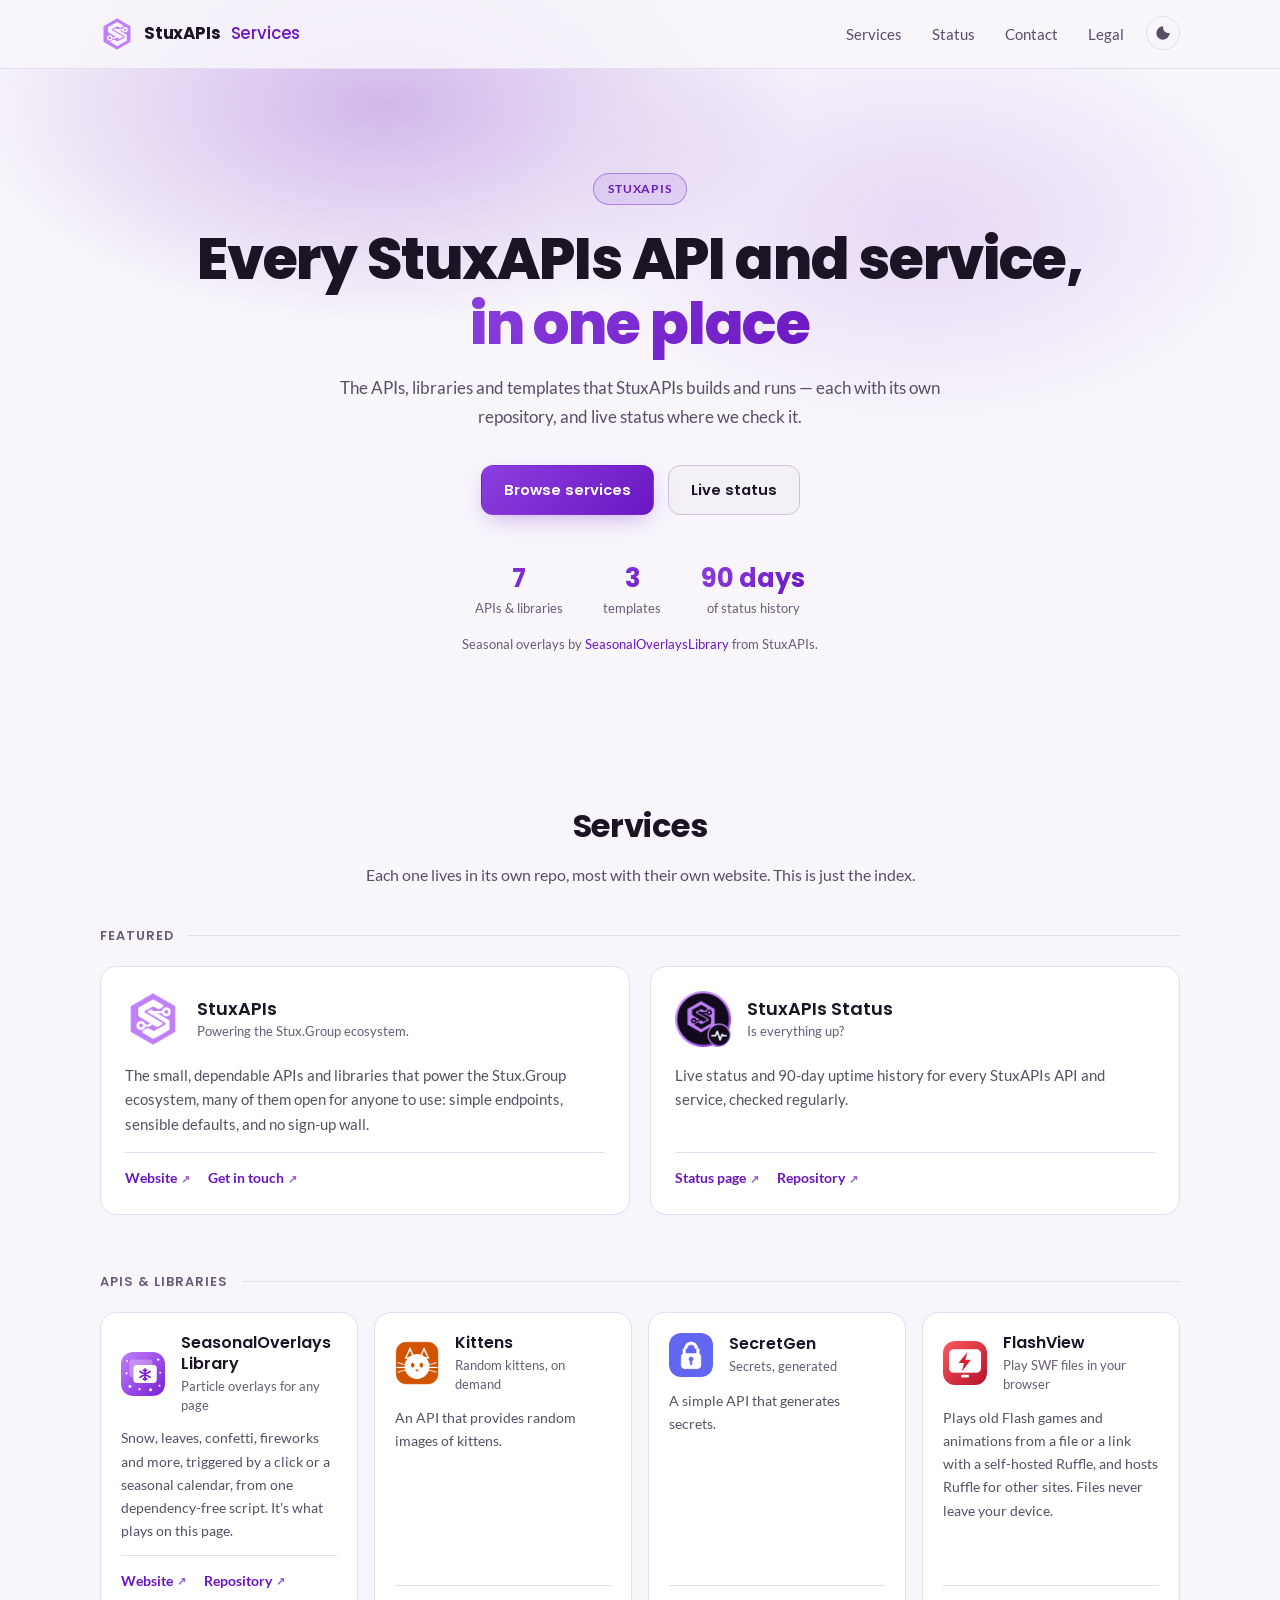
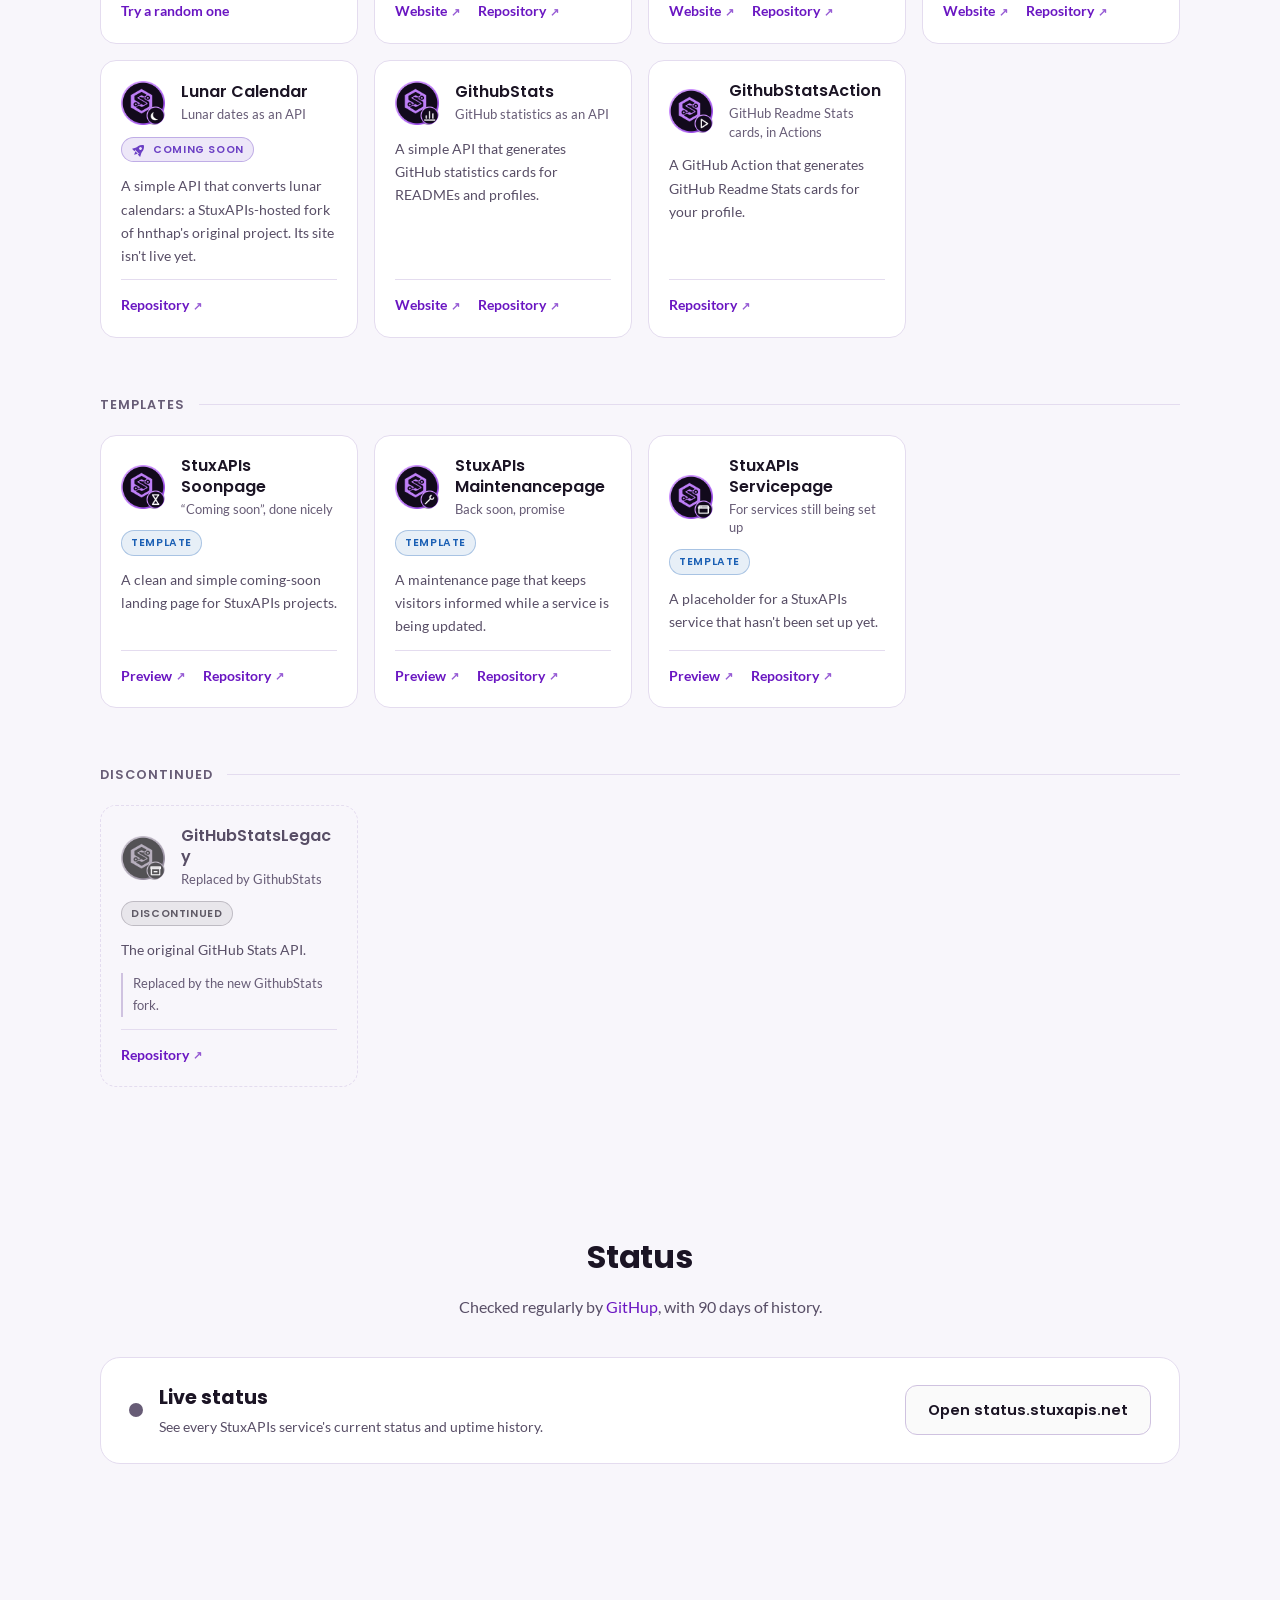
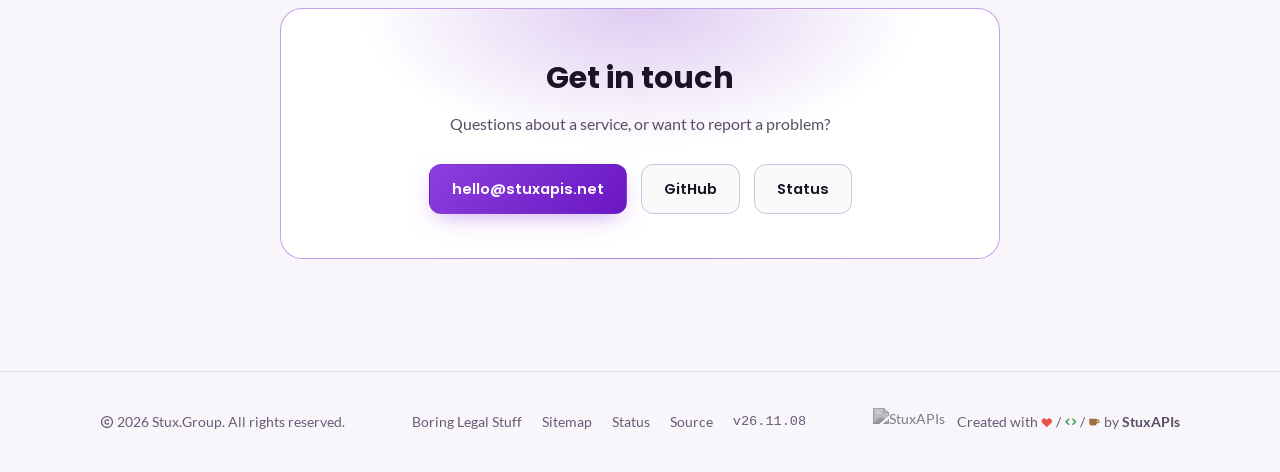
==== commit 4c26b99f: "Release v26.11.08 See CHANGELOG.md for details." ====
--- a/index.html
+++ b/index.html
@@ -54,7 +54,7 @@
       <div class="hero-stats">
         <div><strong class="grad">7</strong><span>APIs &amp; libraries</span></div>
         <div><strong class="grad">3</strong><span>templates</span></div>
-        <div><strong class="grad">5 min</strong><span>between status checks</span></div>
+        <div><strong class="grad">90 days</strong><span>of status history</span></div>
       </div>
       <p class="season-note">Seasonal overlays by <a href="https://seasonaloverlayslibrary.stuxapis.net" target="_blank" rel="noopener">SeasonalOverlaysLibrary</a> from StuxAPIs.</p>
     </div>
@@ -94,7 +94,7 @@
             </div>
           </div>
           <span class="badge-status live" hidden></span>
-          <p class="desc">Live status and 90-day uptime history for every StuxAPIs API and service, checked every 5 minutes.</p>
+          <p class="desc">Live status and 90-day uptime history for every StuxAPIs API and service, checked regularly.</p>
           <div class="project-links">
             <a href="https://status.stuxapis.net" target="_blank" rel="noopener">Status page</a>
             <a href="https://github.com/StuxAPIs/Status" target="_blank" rel="noopener">Repository</a>
@@ -298,7 +298,7 @@
     <div class="container">
       <div class="section-head">
         <h2>Status</h2>
-        <p>Checked every 5 minutes by <a href="https://githup.stux.group" target="_blank" rel="noopener" style="color: var(--accent-bright);">GitHup</a>, with 90 days of history.</p>
+        <p>Checked regularly by <a href="https://githup.stux.group" target="_blank" rel="noopener" style="color: var(--accent-bright);">GitHup</a>, with 90 days of history.</p>
       </div>
       <div class="status-band" id="status-band">
         <div class="sb-main">
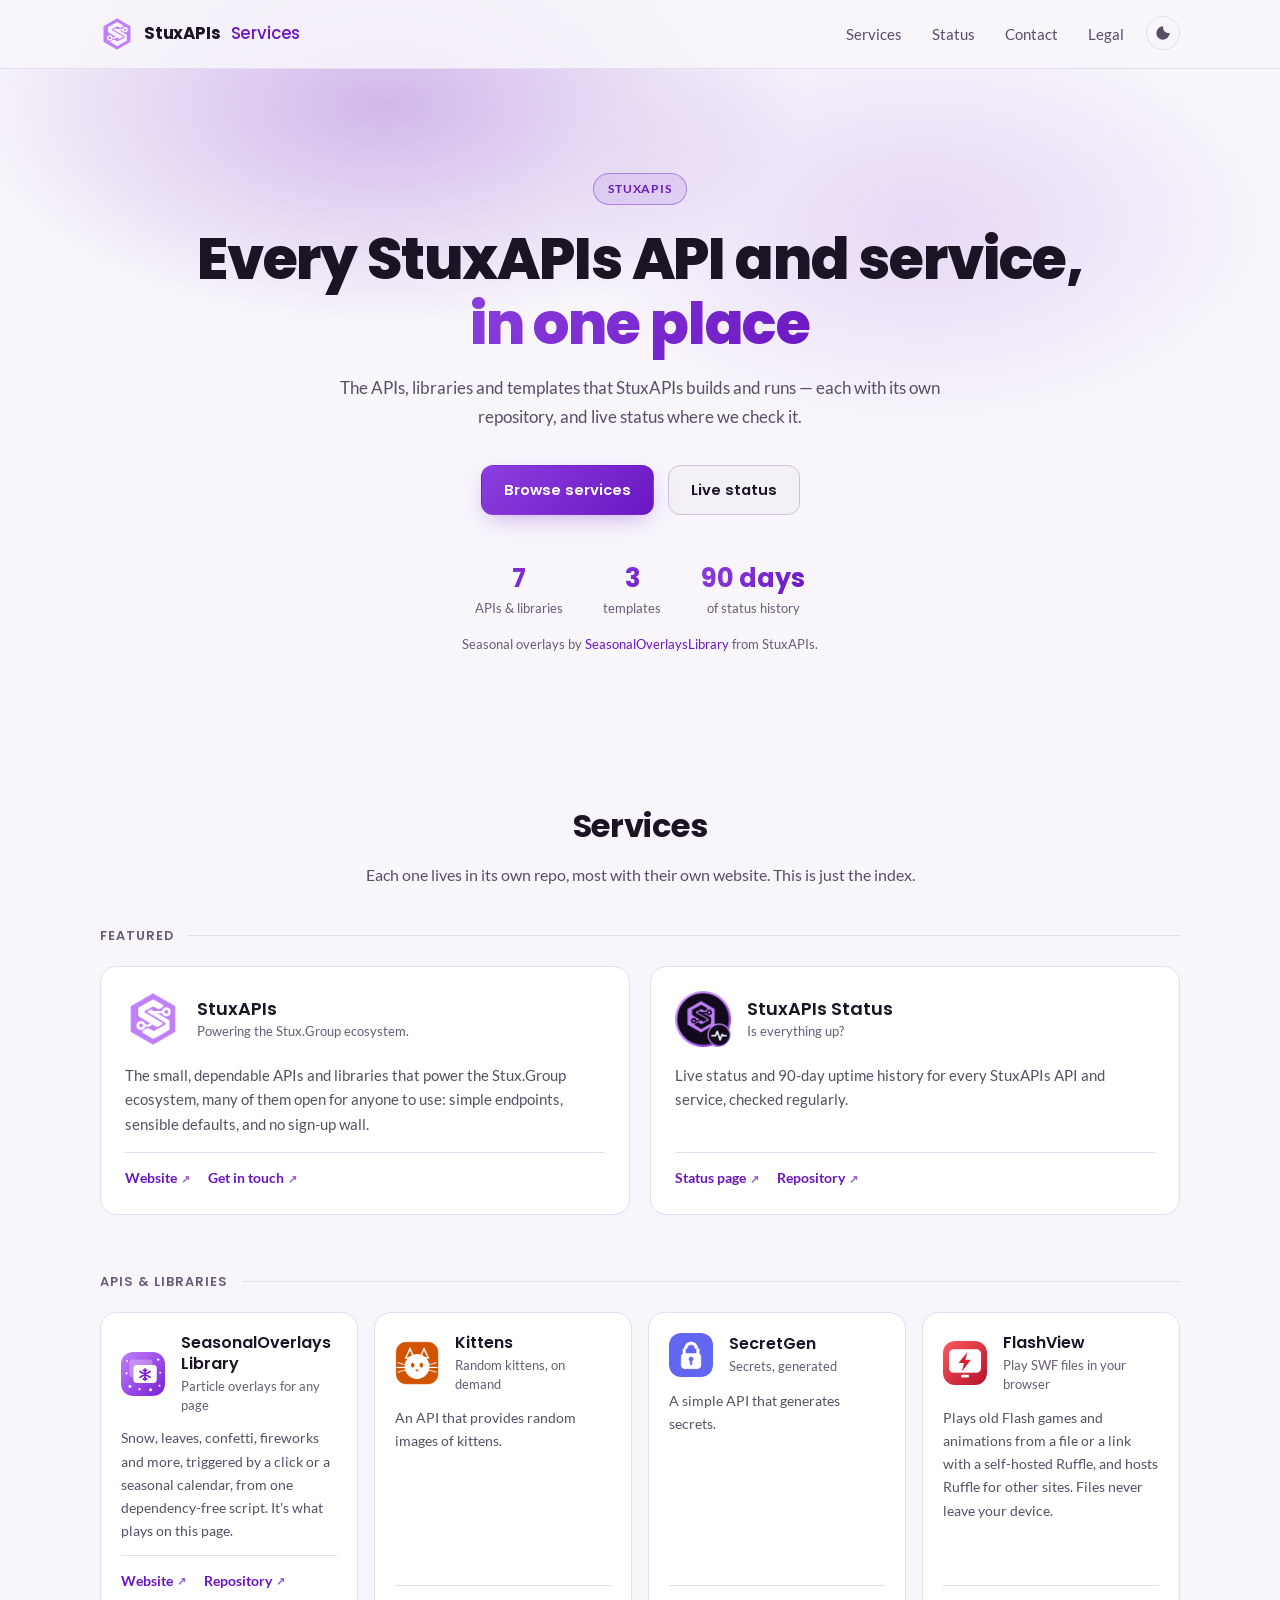
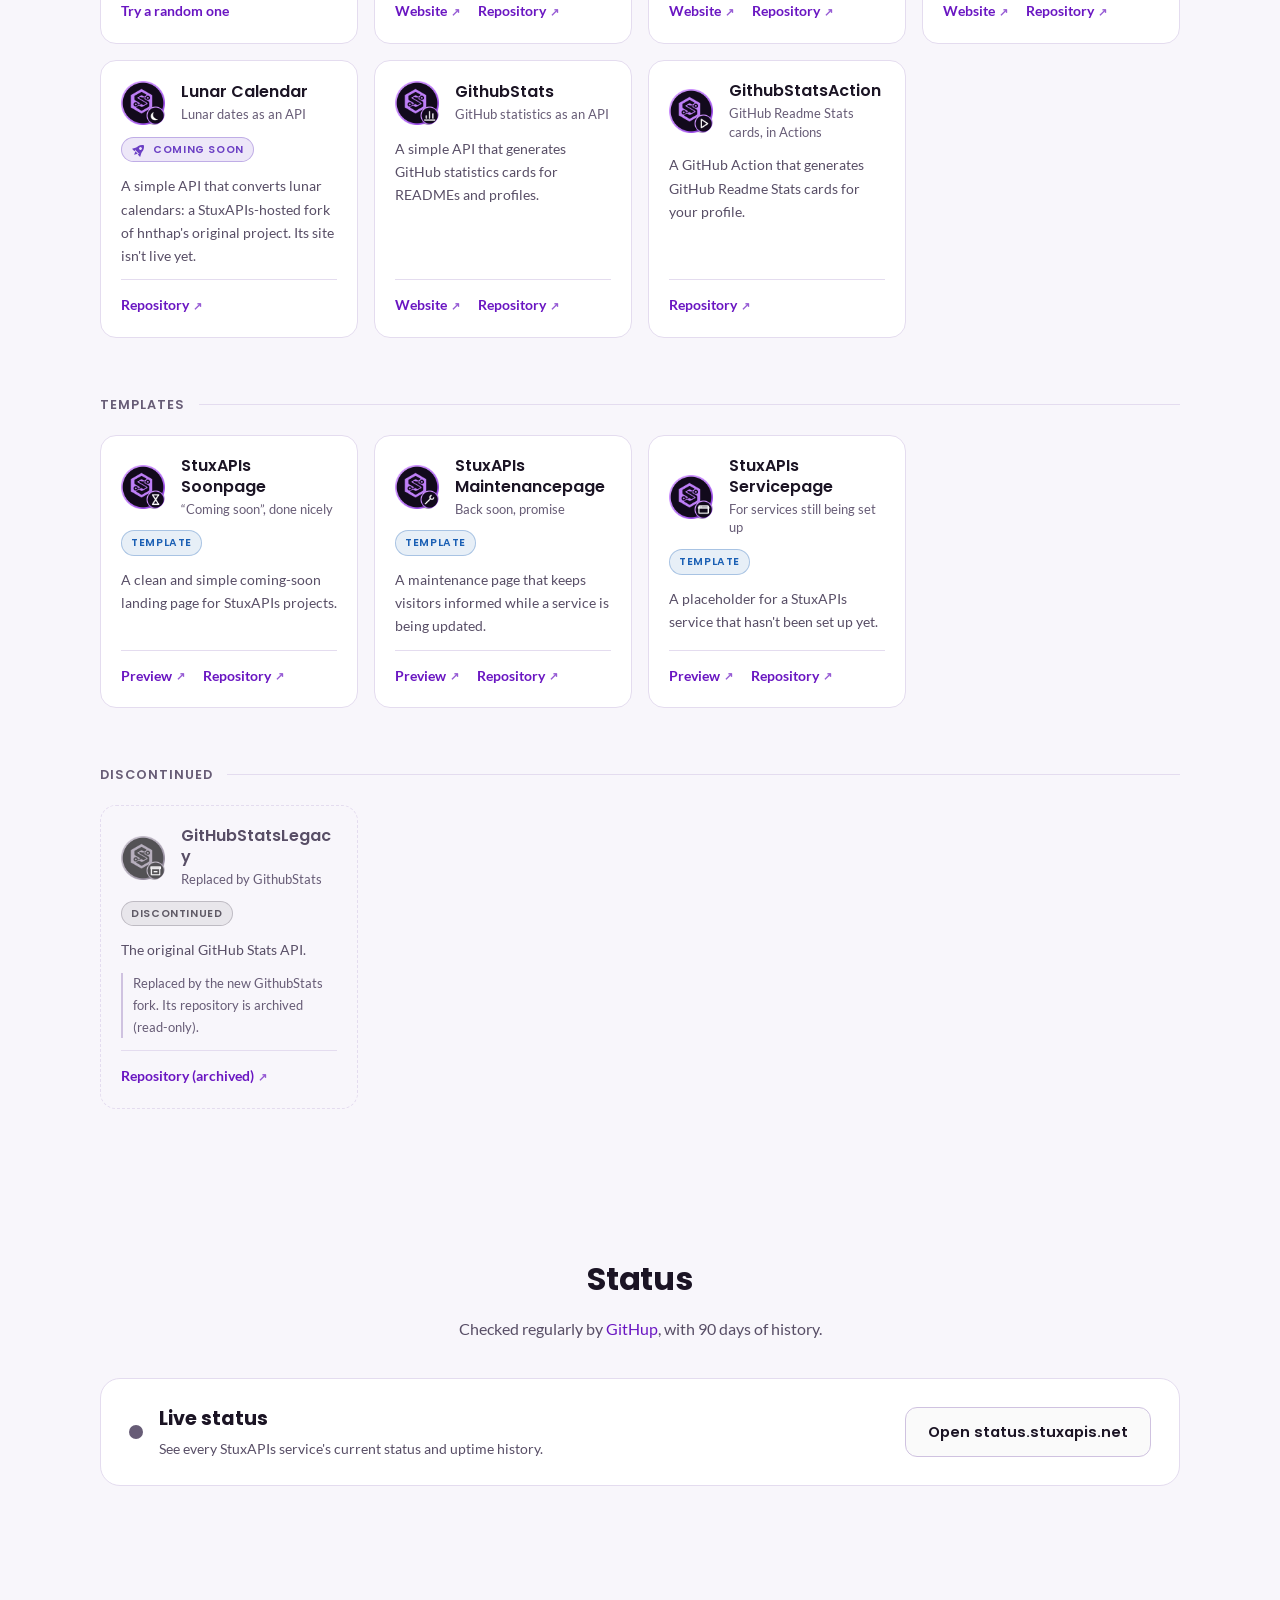
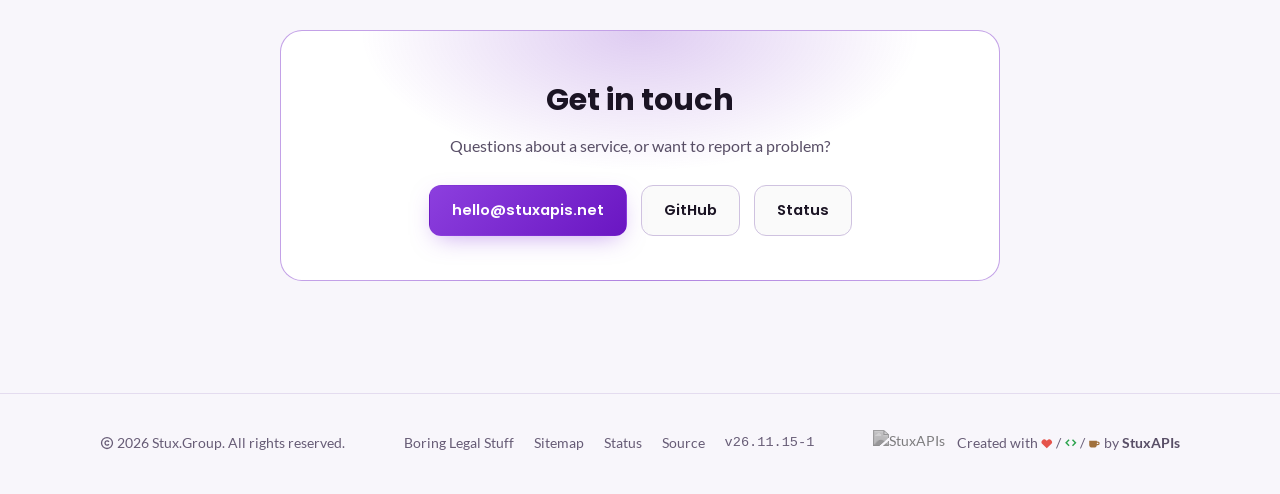
==== commit 2ca97d22: "Release v26.11.15-1 See CHANGELOG.md for details." ====
--- a/index.html
+++ b/index.html
@@ -284,9 +284,9 @@
           </div>
           <span class="badge-status discontinued"><i class="badge-ico" aria-hidden="true"></i>Discontinued</span>
           <p class="desc">The original GitHub Stats API.</p>
-          <p class="discontinued-note">Replaced by the new GithubStats fork.</p>
-          <div class="project-links">
-            <a href="https://github.com/StuxAPIs/GitHubStatsLegacy" target="_blank" rel="noopener">Repository</a>
+          <p class="discontinued-note">Replaced by the new GithubStats fork. Its repository is archived (read-only).</p>
+          <div class="project-links">
+            <a href="https://github.com/StuxAPIs/GitHubStatsLegacy" target="_blank" rel="noopener">Repository (archived)</a>
           </div>
         </article>
 
